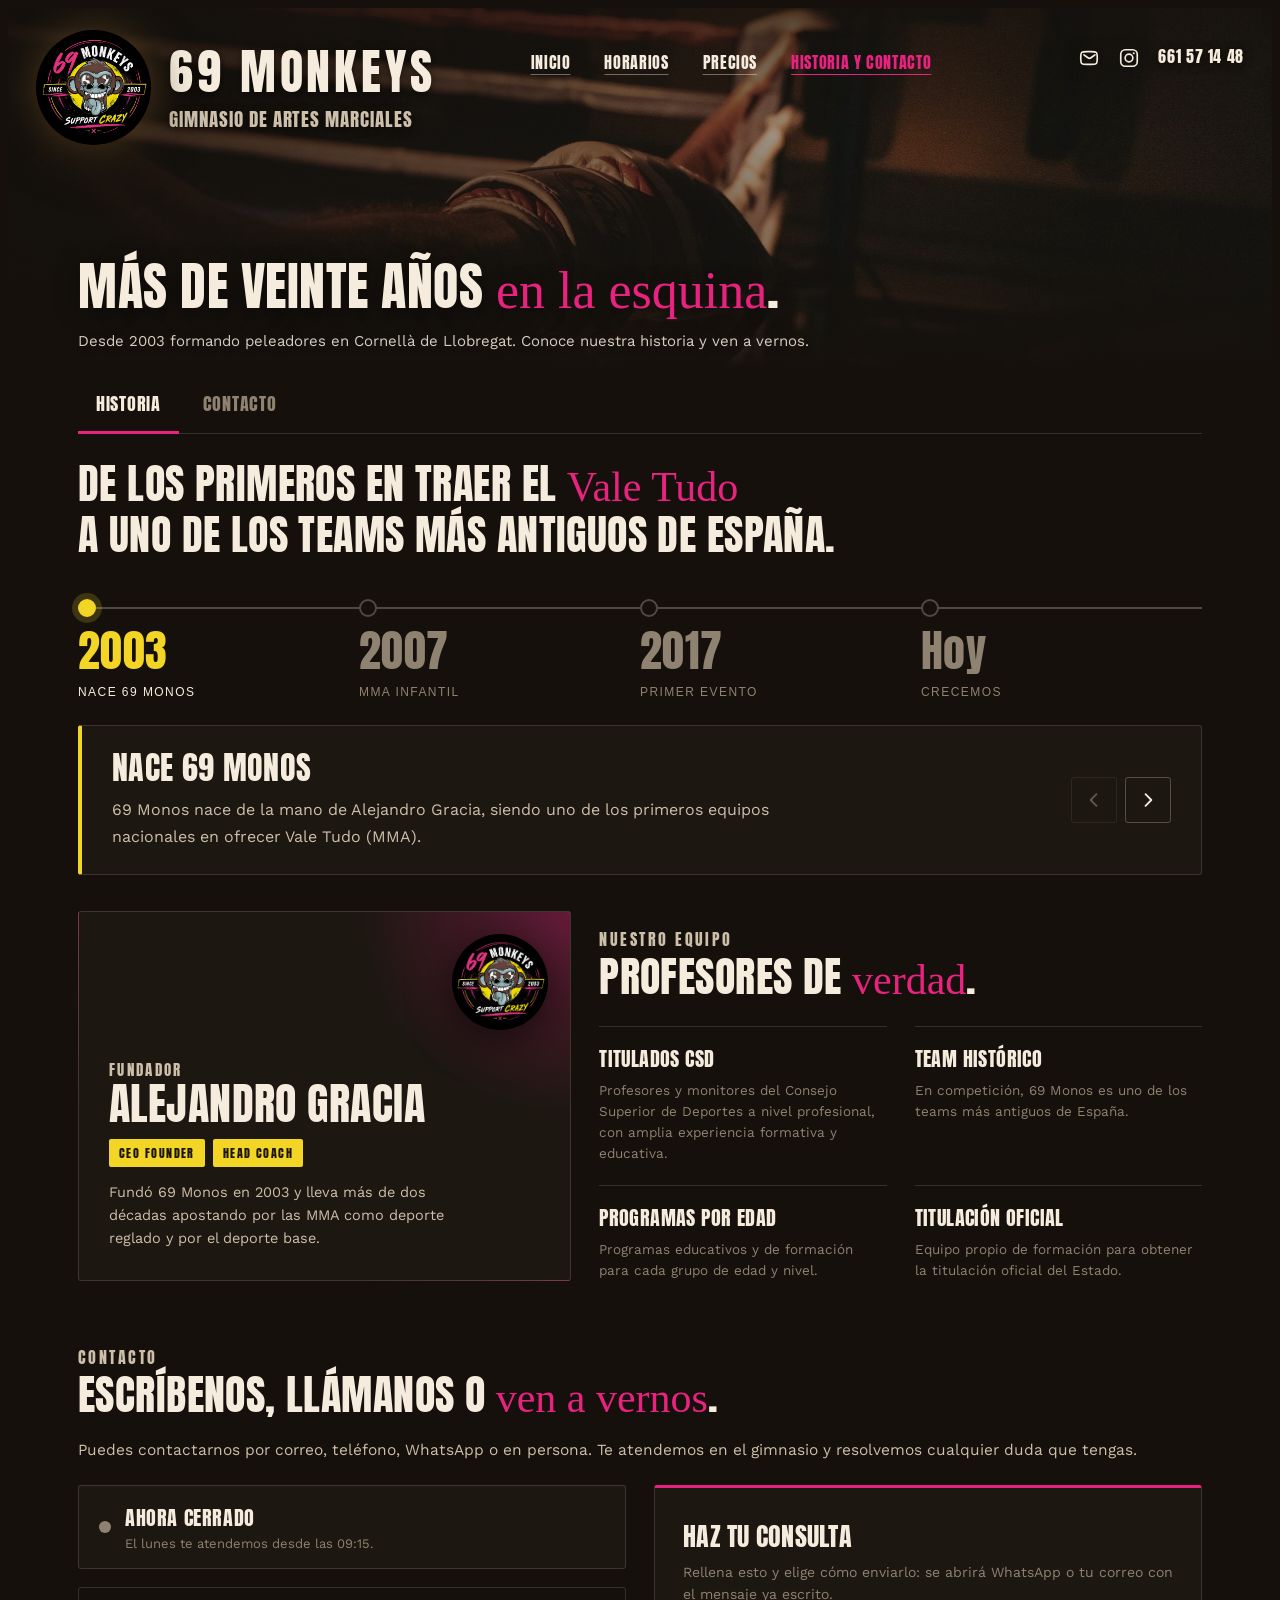
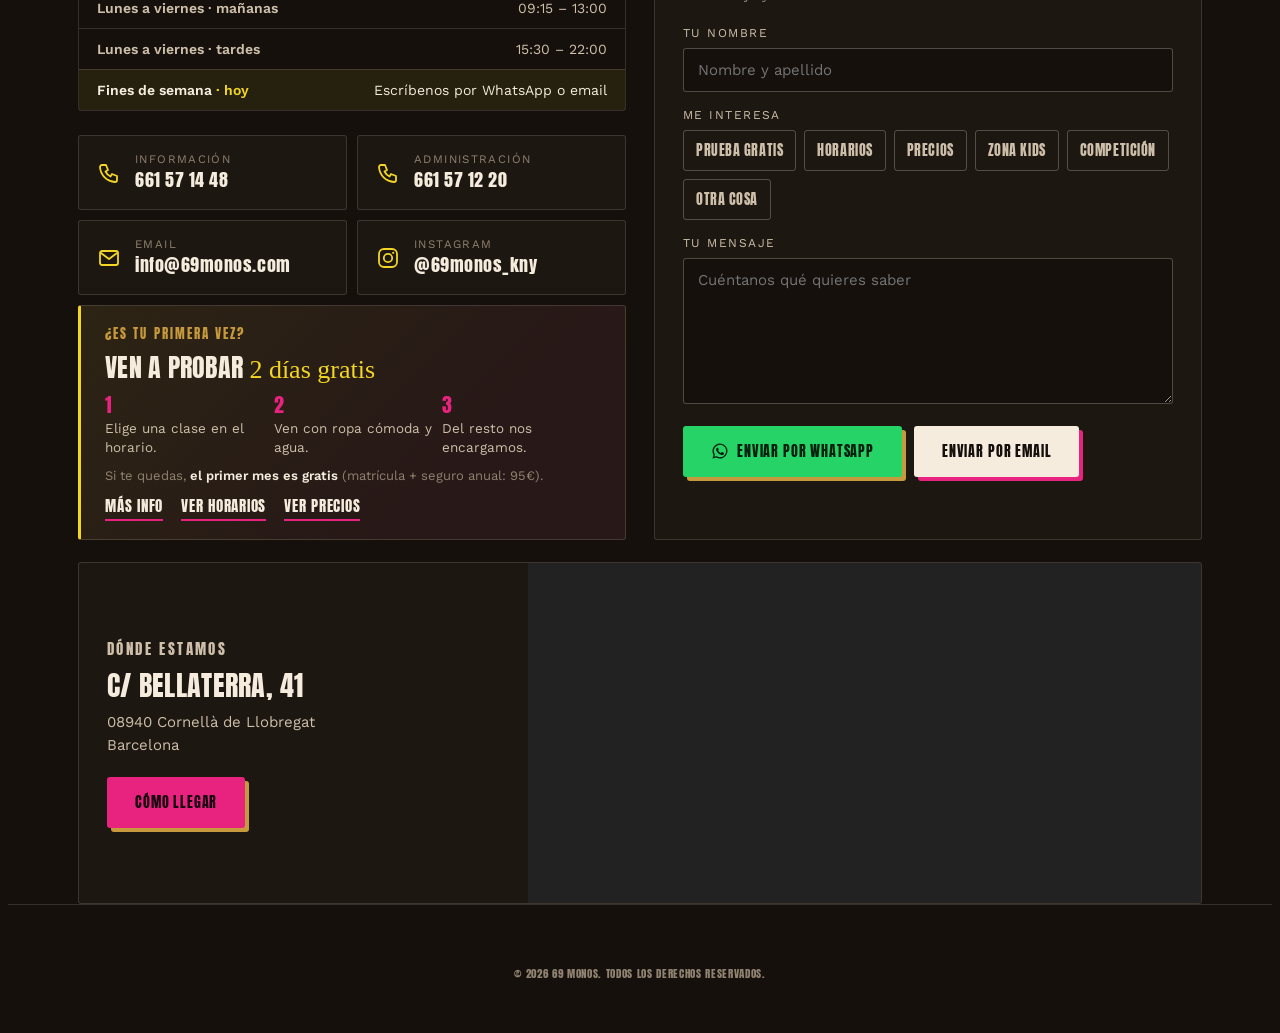
==== historia-contacto.html @ 6e8d46a4 "Inicio: lista de disciplinas de la portada más grande Co-Authored-By: Claude Opus 5.5 <noreply@anthr" ====
<!DOCTYPE html>
<html lang="es">
<head>
<meta charset="UTF-8">
<meta name="viewport" content="width=device-width, initial-scale=1">
<title>Historia y contacto · 69 Monkeys</title>
<meta name="description" content="La historia de 69 Monos desde 2003 y cómo contactar con nosotros en Cornellà de Llobregat.">
<link rel="stylesheet" href="https://fonts.googleapis.com/css2?family=Anton&family=Permanent+Marker&family=Work+Sans:wght@400;500;600;700&display=swap">
<link rel="stylesheet" href="css/estilos.css?v=20261103d">
<style>
  .hero--short .hero-media img{object-position:50% 50%;}
  .wrap{max-width:1180px;margin:0 auto;padding:0 28px;position:relative;z-index:1;}
  .block{padding-top:48px;}
  #historia{padding-top:26px;}
  .block-head.block-head--wide{max-width:none;}
  .block-head--wide h2{font-size:clamp(26px,3vw,38px);text-wrap:wrap;}
  .block-head--wide p{max-width:62ch;}
  @media (min-width:761px){.one-line{white-space:nowrap;}}
  @media (min-width:1100px){.block-head--wide p.one-line{max-width:none;}}
  @media (min-width:900px){.subtitle.sub-line{max-width:none;white-space:nowrap;}}
  @media (max-width:1099px){p.one-line{white-space:normal;}}
  html{scroll-behavior:smooth;}
  #historia,#contacto{scroll-margin-top:20px;}
  .block-head{max-width:62ch;margin-bottom:22px;}
  .block-head h2{font-size:clamp(28px,3.6vw,42px);line-height:1.12;}
  .block-head p{margin:16px 0 0;color:var(--ink);font-size:15.5px;line-height:1.65;}
  .kicker{display:inline-block;font-family:var(--display);font-size:13px;letter-spacing:.16em;text-transform:uppercase;color:var(--brass);margin:0 0 10px;}

  /* ---------- tabs historia / contacto ---------- */
  .jump{display:flex;gap:6px;border-bottom:1px solid var(--line);margin:10px 0 0;flex-wrap:wrap;}
  .jump a{
    font-family:var(--display);font-size:18px;letter-spacing:.04em;text-transform:uppercase;color:var(--ink-dim);
    padding:12px 18px 14px;margin-bottom:-1px;border-bottom:3px solid transparent;transition:color .2s ease,border-color .2s ease;
  }
  .jump a:hover{color:var(--paper);}
  .jump a.on{color:var(--paper);border-bottom-color:var(--magenta);}

  /* ---------- línea de tiempo ---------- */
  .years{display:grid;grid-template-columns:repeat(4,1fr);position:relative;margin-bottom:22px;}
  .years::before{content:"";position:absolute;left:0;right:0;top:27px;height:2px;background:var(--line-strong);}
  .years .progress{position:absolute;left:0;top:27px;height:2px;background:var(--magenta);transition:width .35s cubic-bezier(.2,.7,.3,1);}
  .yr{
    appearance:none;background:none;border:0;cursor:pointer;position:relative;padding:0 0 4px;text-align:left;
    display:flex;flex-direction:column;align-items:flex-start;gap:12px;color:var(--ink-dim);
  }
  .yr .dot{width:18px;height:18px;border-radius:50%;background:var(--bg);border:2px solid var(--line-strong);margin-top:19px;transition:all .2s ease;position:relative;z-index:1;}
  .yr .y{font-family:var(--display);font-size:clamp(28px,3.4vw,44px);line-height:1;letter-spacing:.01em;transition:color .2s ease;}
  .yr .l{font-size:12px;letter-spacing:.12em;text-transform:uppercase;}
  .yr:hover .y{color:var(--paper);}
  .yr.past .dot{border-color:var(--magenta);background:var(--magenta);}
  .yr[aria-selected="true"] .dot{background:var(--yellow);border-color:var(--yellow);box-shadow:0 0 0 6px rgba(242,213,37,.18);}
  .yr[aria-selected="true"] .y{color:var(--yellow);}
  .yr[aria-selected="true"] .l{color:var(--paper);}

  .story{
    display:grid;grid-template-columns:1fr auto;gap:28px;align-items:center;
    background:var(--bg-raised);border:1px solid var(--line);border-left:4px solid var(--yellow);border-radius:3px;
    padding:24px 30px;min-height:150px;
  }
  .story h3{font-size:clamp(24px,2.6vw,32px);line-height:1.12;margin-bottom:12px;}
  .story p{margin:0;color:var(--ink);font-size:16px;line-height:1.65;max-width:68ch;}
  .story .nav{display:flex;gap:8px;}
  .story .nav button{
    appearance:none;width:46px;height:46px;border-radius:3px;border:1px solid var(--line-strong);background:none;color:var(--paper);cursor:pointer;
    display:grid;place-items:center;transition:all .16s ease;
  }
  .story .nav button:hover:not(:disabled){background:var(--paper);color:var(--bg);}
  .story .nav button:disabled{opacity:.3;cursor:default;}
  @keyframes rise{from{opacity:0;transform:translateY(8px);}to{opacity:1;transform:none;}}
  .story.swap .txt{animation:rise .3s ease both;}

  /* ---------- fundador + equipo ---------- */
  .team{display:grid;grid-template-columns:.9fr 1.1fr;gap:28px;margin-top:36px;align-items:stretch;}
  .founder{
    position:relative;overflow:hidden;border-radius:3px;padding:30px;
    background:radial-gradient(70% 90% at 100% 0%, rgba(232,35,127,.35), rgba(232,35,127,0) 60%), var(--bg-raised);
    border:1px solid var(--line);display:flex;flex-direction:column;justify-content:flex-end;min-height:260px;
  }
  .founder .mk-logo{position:absolute;top:22px;right:22px;width:96px;}
  .founder .role{display:flex;gap:8px;flex-wrap:wrap;margin-top:12px;}
  .founder .role span{font-family:var(--display);font-size:12px;letter-spacing:.12em;text-transform:uppercase;background:var(--yellow);color:#1a1405;padding:5px 10px;border-radius:2px;}
  .founder h3{font-size:clamp(30px,3.4vw,44px);line-height:1.02;}
  .founder p{margin:14px 0 0;color:var(--ink);font-size:14.5px;line-height:1.6;max-width:42ch;}
  .team-points{display:grid;grid-template-columns:1fr 1fr;gap:22px 28px;}
  .tp{border-top:1px solid var(--line);padding-top:16px;}
  .tp .k{display:block;font-family:var(--display);font-size:20px;color:var(--paper);letter-spacing:.02em;text-transform:uppercase;margin-bottom:6px;}
  .tp .v{font-size:13.5px;color:var(--ink-dim);line-height:1.55;}

  /* ---------- contacto ---------- */
  .contact{display:grid;grid-template-columns:1fr 1fr;gap:28px;align-items:stretch;}
  .contact-side{display:flex;flex-direction:column;}

  /* primera clase */
  .trial{
    flex:1;margin-top:10px;display:flex;flex-direction:column;justify-content:center;gap:11px;
    padding:18px 24px;border:1px solid var(--line);border-left:3px solid var(--yellow);border-radius:3px;
    background:linear-gradient(135deg,rgba(242,213,37,.07),rgba(232,35,127,.05) 70%),var(--bg-raised);
  }
  .trial .kicker{margin:0;}
  .trial h3{font-size:26px;line-height:1.05;margin:0;}
  .trial h3 em{font-family:var(--script);font-style:normal;color:var(--yellow);text-transform:none;}
  .trial ol{list-style:none;margin:0;padding:0;display:grid;grid-template-columns:repeat(3,1fr);gap:10px;counter-reset:st;}
  .trial li{counter-increment:st;font-size:13.5px;line-height:1.4;color:var(--ink);}
  .trial li::before{content:counter(st);display:block;font-family:var(--display);font-size:20px;color:var(--magenta);line-height:1;margin-bottom:4px;}
  .trial .note{margin:0;font-size:13px;color:var(--ink-dim);}
  .trial .note b{color:var(--paper);font-weight:600;}
  .trial .links{display:flex;gap:18px;flex-wrap:wrap;}
  .trial .links a{font-family:var(--display);font-size:15px;letter-spacing:.05em;text-transform:uppercase;color:var(--paper);border-bottom:2px solid var(--magenta);padding-bottom:2px;}
  .trial .links a:hover{color:var(--yellow);border-color:var(--yellow);}
  .status{
    display:flex;align-items:center;gap:14px;padding:16px 20px;border-radius:3px;margin-bottom:18px;
    background:var(--bg-raised);border:1px solid var(--line);
  }
  .status .led{width:12px;height:12px;border-radius:50%;flex:none;background:var(--ink-dim);}
  .status.open .led{background:#5ad16b;box-shadow:0 0 0 0 rgba(90,209,107,.6);animation:ping 2s infinite;}
  @keyframes ping{0%{box-shadow:0 0 0 0 rgba(90,209,107,.55);}80%,100%{box-shadow:0 0 0 10px rgba(90,209,107,0);}}
  .status strong{font-family:var(--display);font-weight:400;font-size:20px;letter-spacing:.03em;text-transform:uppercase;color:var(--paper);display:block;}
  .status span{font-size:13px;color:var(--ink-dim);}

  .hours{list-style:none;margin:0 0 24px;padding:0;border:1px solid var(--line);border-radius:3px;}
  .hours li{display:flex;justify-content:space-between;gap:12px;padding:12px 18px;border-top:1px solid var(--line);font-size:14px;color:var(--ink);}
  .hours li:first-child{border-top:0;}
  .hours li.today{background:rgba(242,213,37,.08);color:var(--paper);}
  .hours li.today b::after{content:" · hoy";color:var(--yellow);font-weight:600;}
  .hours b{font-weight:600;}

  .channels{display:grid;grid-template-columns:1fr 1fr;gap:10px;}
  .ch{
    display:flex;gap:14px;align-items:center;padding:16px 18px;border:1px solid var(--line);border-radius:3px;background:var(--bg-raised);
    transition:transform .16s ease, box-shadow .16s ease, border-color .16s ease;
  }
  .ch:hover{transform:translate(-2px,-2px);box-shadow:4px 4px 0 var(--magenta);border-color:var(--magenta);}
  .ch svg{flex:none;color:var(--yellow);}
  .ch .t{display:block;font-size:11.5px;letter-spacing:.12em;text-transform:uppercase;color:var(--ink-dim);}
  .ch .v{display:block;font-family:var(--display);font-size:18px;letter-spacing:.03em;color:var(--paper);word-break:break-word;}
  .ch--wide{grid-column:1 / -1;}

  /* formulario */
  .form{display:flex;flex-direction:column;background:var(--bg-raised);border:1px solid var(--line);border-top:3px solid var(--magenta);border-radius:3px;padding:28px;}
  .form h3{font-size:26px;margin-bottom:6px;}
  .form > p{margin:0 0 20px;color:var(--ink-dim);font-size:14px;line-height:1.55;}
  .field{margin-bottom:16px;}
  .field label,.field .lbl{display:block;font-size:12px;letter-spacing:.12em;text-transform:uppercase;color:var(--ink);margin-bottom:8px;}
  .field input,.field textarea{
    width:100%;background:var(--bg);border:1px solid var(--line-strong);border-radius:3px;color:var(--paper);
    font:inherit;font-size:15px;padding:12px 14px;transition:border-color .16s ease;
  }
  .field textarea{min-height:110px;resize:vertical;}
  .field--grow{flex:1;display:flex;flex-direction:column;}
  .field--grow textarea{flex:1;}
  .field input:focus,.field textarea:focus{outline:none;border-color:var(--magenta);}
  .chips{display:flex;flex-wrap:wrap;gap:8px;}
  .chip{
    appearance:none;cursor:pointer;background:none;border:1px solid var(--line-strong);border-radius:3px;color:var(--ink);
    font-family:var(--display);font-size:14px;letter-spacing:.04em;text-transform:uppercase;padding:9px 12px;transition:all .16s ease;
  }
  .chip:hover{color:var(--paper);border-color:var(--paper);}
  .chip[aria-pressed="true"]{background:var(--yellow);border-color:var(--yellow);color:#1a1405;}
  .send{display:flex;gap:12px;flex-wrap:wrap;margin-top:6px;}
  button.stamp-btn{border:0;cursor:pointer;}
  .btn-wa{background:#25d366;color:#06200f;box-shadow:4px 4px 0 var(--brass);}
  .btn-wa:hover{box-shadow:6px 6px 0 var(--brass);}
  .btn-mail{background:var(--paper);color:var(--bg);box-shadow:4px 4px 0 var(--magenta);}
  .btn-mail:hover{box-shadow:6px 6px 0 var(--magenta);}
  .form-err{color:#ff8fbf;font-size:13px;margin:10px 0 0;min-height:1em;}

  /* ubicación */
  .place{display:grid;grid-template-columns:.8fr 1.2fr;gap:0;margin-top:22px;border:1px solid var(--line);border-radius:3px;overflow:hidden;background:var(--bg-raised);}
  .place-info{padding:28px;display:flex;flex-direction:column;gap:10px;justify-content:center;}
  .place-info .kicker{margin:0;}
  .place-info h3{font-size:28px;line-height:1.1;}
  .place-info p{margin:0 0 10px;color:var(--ink);font-size:15px;line-height:1.55;}
  .place-info .stamp-btn{align-self:flex-start;}
  .map{min-height:340px;background:#222;}
  .map iframe{width:100%;height:100%;min-height:340px;border:0;display:block;filter:grayscale(.35) contrast(1.05);}

  footer.footer--slim{padding-top:60px;}
  footer.footer--slim .copyright{margin-top:0;padding-top:0;border-top:0;}

  @media (max-width:980px){
    .team{grid-template-columns:1fr;}
    .contact{grid-template-columns:1fr;}
    .place{grid-template-columns:1fr;}
  }
  @media (max-width:760px){
    .wrap{padding:0 18px;}
    .block{padding-top:40px;}
    .br-desk{display:none;}
    #historia{padding-top:22px;}
    .jump a{font-size:16px;padding:10px 12px 12px;}
    .years{grid-template-columns:repeat(4,1fr);}
    .yr .l{display:none;}
    .yr .y{font-size:24px;}
    .years::before,.years .progress{top:27px;}
    .story{grid-template-columns:1fr;padding:22px 20px;}
    .story .nav{justify-content:flex-end;}
    .team-points{grid-template-columns:1fr;}
    .founder{padding:24px 20px;}
    .founder .mk-logo{width:70px;}
    .channels{grid-template-columns:1fr;}
    .trial ol{grid-template-columns:1fr;gap:8px;}
    .trial li{display:flex;gap:10px;align-items:baseline;}
    .trial li::before{display:inline;margin:0;}
    .form{padding:22px 18px;}
    .place-info{padding:22px 20px;}
  }
</style>
</head>
<body>

<section class="hero hero--short" id="heroMedia">
  <nav>
    <div class="brand">
      <a class="mk-logo" data-mk href="./" aria-label="69 Monkeys, ir al inicio">
        <div class="mk-glow"></div>
        <div class="mk-badge-wrap">
          <div class="mk-badge">
            <img class="mk-badge-img" src="img/logo.jpg" alt="">
            <img class="mk-pupil mk-pupil-left" src="img/pupila-izq.png" alt="">
            <img class="mk-pupil mk-pupil-right" src="img/pupila-der.png" alt="">
            <img class="mk-tongue" src="img/lengua.png" alt="">
          </div>
        </div>
      </a>
      <div class="brand-text mono">
        <div class="brand-name">69 MONKEYS</div>
        <span class="brand-tag">Gimnasio de artes marciales</span>
      </div>
    </div>

    <button class="nav-toggle" id="navToggle" type="button" aria-label="Abrir menú" aria-expanded="false" aria-controls="navPanel">
      <svg class="icon-menu" viewBox="0 0 24 24" width="26" height="26" fill="none" stroke="currentColor" stroke-width="1.8" stroke-linecap="round"><path d="M4 7h16M4 12h16M4 17h16"/></svg>
      <svg class="icon-close" viewBox="0 0 24 24" width="26" height="26" fill="none" stroke="currentColor" stroke-width="1.8" stroke-linecap="round"><path d="M6 6l12 12M18 6 6 18"/></svg>
    </button>

    <div class="nav-panel" id="navPanel">
    <div class="nav-menu">
      <a class="text-link" href="./">Inicio</a>
      <a class="text-link" href="horarios.html">Horarios</a>
      <a class="text-link" href="precios.html">Precios</a>
      <a class="text-link" href="historia-contacto.html" aria-current="page">Historia y contacto</a>
    </div>

    <div class="nav-links">
      <a class="icon-link" href="mailto:info@69monos.com" aria-label="Escríbenos por email">
        <svg viewBox="0 0 24 24" width="22" height="22" fill="none" stroke="currentColor" stroke-width="1.8" stroke-linecap="round" stroke-linejoin="round"><path d="M3 12c0-3.3 0-4.95 1.03-5.97C5.05 5 6.7 5 10 5h4c3.3 0 4.95 0 5.97 1.03C21 7.05 21 8.7 21 12s0 4.95-1.03 5.97C18.95 19 17.3 19 14 19h-4c-3.3 0-4.95 0-5.97-1.03C3 16.95 3 15.3 3 12Z"/><path d="m6.5 8.5 3.58 2.687c1.155.866 1.732 1.3 2.42 1.3s1.265-.434 2.42-1.3L18.5 8.5"/></svg>
      </a>
      <a class="icon-link" href="https://www.instagram.com/69monos_kny/?hl=es" target="_blank" rel="noopener" aria-label="Síguenos en Instagram">
        <svg viewBox="0 0 24 24" width="22" height="22" fill="none" stroke="currentColor" stroke-width="1.8"><rect x="3" y="3" width="18" height="18" rx="5"/><circle cx="12" cy="12" r="4.2"/><circle cx="17.2" cy="6.8" r="1.1" fill="currentColor" stroke="none"/></svg>
      </a>
      <a class="nav-link nav-phone mono" href="tel:+34661571448">661 57 14 48</a>
    </div>
    </div>
  </nav>
  <div class="nav-scrim" id="navScrim"></div>

  <div class="hero-media">
    <img src="img/historia-fondo.jpg" alt="" fetchpriority="high">
  </div>
  <div class="hero-scrim"></div>

  <div class="hero-content">
    <h1>Más de veinte años <em>en la esquina</em>.</h1>
    <p class="subtitle sub-line">Desde 2003 formando peleadores en Cornellà de Llobregat. Conoce nuestra historia y ven a vernos.</p>
  </div>
</section>

<div class="wrap">
  <div class="jump" role="navigation" aria-label="Secciones">
    <a href="#historia" class="on" data-sec="historia">Historia</a>
    <a href="#contacto" data-sec="contacto">Contacto</a>
  </div>
</div>

<!-- ===================== HISTORIA ===================== -->
<section class="block wrap" id="historia">
  <div class="block-head block-head--wide">
    <h2>De los primeros en traer el <em>Vale Tudo</em><br class="br-desk"> a uno de los teams más antiguos de España.</h2>
  </div>

  <div class="years" role="tablist" aria-label="Línea de tiempo" id="years"><span class="progress" id="progress"></span></div>
  <div class="story" id="story" role="tabpanel" aria-live="polite">
    <div class="txt" id="storyTxt"></div>
    <div class="nav">
      <button type="button" id="prevBtn" aria-label="Anterior"><svg viewBox="0 0 24 24" width="20" height="20" fill="none" stroke="currentColor" stroke-width="2.2" stroke-linecap="round" stroke-linejoin="round"><path d="M15 5l-7 7 7 7"/></svg></button>
      <button type="button" id="nextBtn" aria-label="Siguiente"><svg viewBox="0 0 24 24" width="20" height="20" fill="none" stroke="currentColor" stroke-width="2.2" stroke-linecap="round" stroke-linejoin="round"><path d="M9 5l7 7-7 7"/></svg></button>
    </div>
  </div>

  <div class="team">
    <div class="founder">
      <div class="mk-logo" data-mk aria-hidden="true">
        <div class="mk-glow"></div>
        <div class="mk-badge-wrap">
          <div class="mk-badge">
            <img class="mk-badge-img" src="img/logo.jpg" alt="">
            <img class="mk-pupil mk-pupil-left" src="img/pupila-izq.png" alt="">
            <img class="mk-pupil mk-pupil-right" src="img/pupila-der.png" alt="">
            <img class="mk-tongue" src="img/lengua.png" alt="">
          </div>
        </div>
      </div>
      <p class="kicker">Fundador</p>
      <h3>Alejandro Gracia</h3>
      <div class="role"><span>CEO Founder</span><span>Head Coach</span></div>
      <p>Fundó 69 Monos en 2003 y lleva más de dos décadas apostando por las MMA como deporte reglado y por el deporte base.</p>
    </div>

    <div>
      <div class="block-head" style="margin-bottom:22px">
        <p class="kicker">Nuestro equipo</p>
        <h2>Profesores de <em>verdad</em>.</h2>
      </div>
      <div class="team-points">
        <div class="tp"><span class="k">Titulados CSD</span><span class="v">Profesores y monitores del Consejo Superior de Deportes a nivel profesional, con amplia experiencia formativa y educativa.</span></div>
        <div class="tp"><span class="k">Team histórico</span><span class="v">En competición, 69 Monos es uno de los teams más antiguos de España.</span></div>
        <div class="tp"><span class="k">Programas por edad</span><span class="v">Programas educativos y de formación para cada grupo de edad y nivel.</span></div>
        <div class="tp"><span class="k">Titulación oficial</span><span class="v">Equipo propio de formación para obtener la titulación oficial del Estado.</span></div>
      </div>
    </div>
  </div>
</section>

<!-- ===================== CONTACTO ===================== -->
<section class="block wrap" id="contacto">
  <div class="block-head block-head--wide">
    <p class="kicker">Contacto</p>
    <h2 class="one-line">Escríbenos, llámanos o <em>ven a vernos</em>.</h2>
    <p class="one-line">Puedes contactarnos por correo, teléfono, WhatsApp o en persona. Te atendemos en el gimnasio y resolvemos cualquier duda que tengas.</p>
  </div>

  <div class="contact">
    <div class="contact-side">
      <div class="status" id="status">
        <span class="led"></span>
        <div><strong id="statusTitle">Horario de atención</strong><span id="statusSub">Lunes a viernes</span></div>
      </div>
      <ul class="hours" id="hours"></ul>

      <div class="channels">
        <a class="ch" href="tel:+34661571448">
          <svg viewBox="0 0 24 24" width="24" height="24" fill="none" stroke="currentColor" stroke-width="1.8" stroke-linecap="round" stroke-linejoin="round"><path d="M5 4h4l2 5-2.5 1.5a11 11 0 0 0 5 5L15 13l5 2v4a2 2 0 0 1-2 2A16 16 0 0 1 3 6a2 2 0 0 1 2-2"/></svg>
          <span><span class="t">Información</span><span class="v">661 57 14 48</span></span>
        </a>
        <a class="ch" href="tel:+34661571220">
          <svg viewBox="0 0 24 24" width="24" height="24" fill="none" stroke="currentColor" stroke-width="1.8" stroke-linecap="round" stroke-linejoin="round"><path d="M5 4h4l2 5-2.5 1.5a11 11 0 0 0 5 5L15 13l5 2v4a2 2 0 0 1-2 2A16 16 0 0 1 3 6a2 2 0 0 1 2-2"/></svg>
          <span><span class="t">Administración</span><span class="v">661 57 12 20</span></span>
        </a>
        <a class="ch" href="mailto:info@69monos.com">
          <svg viewBox="0 0 24 24" width="24" height="24" fill="none" stroke="currentColor" stroke-width="1.8" stroke-linecap="round" stroke-linejoin="round"><rect x="3" y="5" width="18" height="14" rx="2"/><path d="m4 7 8 6 8-6"/></svg>
          <span><span class="t">Email</span><span class="v">info@69monos.com</span></span>
        </a>
        <a class="ch" href="https://www.instagram.com/69monos_kny/?hl=es" target="_blank" rel="noopener">
          <svg viewBox="0 0 24 24" width="24" height="24" fill="none" stroke="currentColor" stroke-width="1.8"><rect x="3" y="3" width="18" height="18" rx="5"/><circle cx="12" cy="12" r="4.2"/><circle cx="17.2" cy="6.8" r="1.1" fill="currentColor" stroke="none"/></svg>
          <span><span class="t">Instagram</span><span class="v">@69monos_kny</span></span>
        </a>
      </div>

      <div class="trial">
        <p class="kicker">¿Es tu primera vez?</p>
        <h3>Ven a probar <em>2 días gratis</em></h3>
        <ol>
          <li>Elige una clase en el horario.</li>
          <li>Ven con ropa cómoda y agua.</li>
          <li>Del resto nos encargamos.</li>
        </ol>
        <p class="note">Si te quedas, <b>el primer mes es gratis</b> (matrícula + seguro anual: 95€).</p>
        <div class="links"><a href="prueba-gratis.html">Más info</a><a href="horarios.html">Ver horarios</a><a href="precios.html">Ver precios</a></div>
      </div>
    </div>

    <form class="form" id="form" novalidate>
      <h3>Haz tu consulta</h3>
      <p>Rellena esto y elige cómo enviarlo: se abrirá WhatsApp o tu correo con el mensaje ya escrito.</p>
      <div class="field">
        <label for="fName">Tu nombre</label>
        <input id="fName" name="nombre" autocomplete="name" placeholder="Nombre y apellido">
      </div>
      <div class="field">
        <span class="lbl" id="fTopicLbl">Me interesa</span>
        <div class="chips" id="topics" role="group" aria-labelledby="fTopicLbl"></div>
      </div>
      <div class="field field--grow">
        <label for="fMsg">Tu mensaje</label>
        <textarea id="fMsg" name="mensaje" placeholder="Cuéntanos qué quieres saber"></textarea>
      </div>
      <div class="send">
        <button class="stamp-btn btn-wa" type="button" id="sendWa">
          <svg viewBox="0 0 24 24" width="18" height="18" fill="currentColor"><path d="M12 2a10 10 0 0 0-8.6 15.1L2 22l5-1.3A10 10 0 1 0 12 2Zm0 18.2a8.2 8.2 0 0 1-4.2-1.2l-.3-.2-3 .8.8-2.9-.2-.3A8.2 8.2 0 1 1 12 20.2Zm4.5-6.1c-.2-.1-1.5-.7-1.7-.8s-.4-.1-.6.1-.6.8-.8 1-.3.2-.5.1a6.7 6.7 0 0 1-3.3-2.9c-.2-.4.2-.4.7-1.3a.5.5 0 0 0 0-.4l-.8-1.8c-.2-.5-.4-.4-.6-.4h-.5a1 1 0 0 0-.7.3 2.9 2.9 0 0 0-.9 2.2 5.1 5.1 0 0 0 1.1 2.7 11.6 11.6 0 0 0 4.4 3.9c1.6.7 2.3.8 3.1.6a2.7 2.7 0 0 0 1.8-1.2 2.2 2.2 0 0 0 .1-1.3c0-.1-.2-.2-.5-.3Z"/></svg>
          Enviar por WhatsApp
        </button>
        <button class="stamp-btn btn-mail" type="button" id="sendMail">Enviar por email</button>
      </div>
      <p class="form-err" id="formErr" aria-live="polite"></p>
    </form>
  </div>

  <div class="place">
    <div class="place-info">
      <p class="kicker">Dónde estamos</p>
      <h3>C/ Bellaterra, 41</h3>
      <p>08940 Cornellà de Llobregat<br>Barcelona</p>
      <a class="stamp-btn" href="https://www.google.com/maps/dir/?api=1&destination=41.3572438,2.0744555" target="_blank" rel="noopener">Cómo llegar</a>
    </div>
    <div class="map">
      <iframe title="Mapa: 69 Monos, C/ Bellaterra 41, Cornellà de Llobregat" loading="lazy" referrerpolicy="no-referrer-when-downgrade"
        src="https://www.google.com/maps?q=41.3572438,2.0744555&z=16&output=embed"></iframe>
    </div>
  </div>
</section>

<footer class="footer--slim">
  <p class="copyright mono">© 2026 69 Monos. Todos los derechos reservados.</p>
</footer>

<script src="js/comun.js?v=20261103b"></script>
<script>
(function(){
  /* ================= HISTORIA ================= */
  const STORY = [
    {y:'2003', l:'Nace 69 Monos', h:'Nace 69 Monos',
     p:'69 Monos nace de la mano de Alejandro Gracia, siendo uno de los primeros equipos nacionales en ofrecer Vale Tudo (MMA).'},
    {y:'2007', l:'MMA infantil', h:'Pioneros en MMA infantil',
     p:'Apuesta por el deporte base: la escuela pionera del Estado español en ofrecer por primera vez MMA infantil desde los 4 años en exclusivo. La escuela piloto, en Cornellà de Llobregat, desarrolla un programa propio de formación únicamente de MMA.'},
    {y:'2017', l:'Primer evento', h:'El primer evento de MMA infantil',
     p:'Organizamos de forma experimental el primer evento de MMA infantil, con todas las categorías desde los 4 años de edad, en Sitges (Barcelona).'},
    {y:'Hoy', l:'Crecemos', h:'Un espacio para competidores',
     p:'Tras dos décadas de experiencia, llevamos 69 Monos a un plano de crecimiento: un espacio reservado para la preparación de competidores, apartado del resto de usuarios y con una atención profesional única.'}
  ];
  const yearsEl = document.getElementById('years');
  const progress = document.getElementById('progress');
  const story = document.getElementById('story');
  const txt = document.getElementById('storyTxt');
  const prev = document.getElementById('prevBtn'), next = document.getElementById('nextBtn');
  let cur = 0;
  yearsEl.insertAdjacentHTML('beforeend', STORY.map((s,i)=>
    '<button type="button" class="yr" role="tab" id="yr-'+i+'" data-i="'+i+'" aria-controls="story"><span class="dot"></span><span class="y">'+s.y+'</span><span class="l">'+s.l+'</span></button>').join(''));
  function show(i, animate){
    cur = Math.max(0, Math.min(STORY.length-1, i));
    yearsEl.querySelectorAll('.yr').forEach((b,j)=>{
      b.setAttribute('aria-selected', String(j===cur));
      b.tabIndex = j===cur ? 0 : -1;
      b.classList.toggle('past', j < cur);
    });
    const btn = yearsEl.querySelector('#yr-'+cur);
    progress.style.width = (btn.offsetLeft + 9) + 'px';
    story.setAttribute('aria-labelledby','yr-'+cur);
    txt.innerHTML = '<h3>'+STORY[cur].h+'</h3><p>'+STORY[cur].p+'</p>';
    prev.disabled = cur === 0; next.disabled = cur === STORY.length-1;
    if (animate){ story.classList.remove('swap'); void story.offsetWidth; story.classList.add('swap'); }
  }
  yearsEl.addEventListener('click',(e)=>{ const b = e.target.closest('.yr'); if (b) show(+b.dataset.i, true); });
  yearsEl.addEventListener('keydown',(e)=>{
    if (e.key === 'ArrowRight'){ show(cur+1, true); yearsEl.querySelector('#yr-'+cur).focus(); }
    if (e.key === 'ArrowLeft'){ show(cur-1, true); yearsEl.querySelector('#yr-'+cur).focus(); }
  });
  prev.addEventListener('click',()=> show(cur-1, true));
  next.addEventListener('click',()=> show(cur+1, true));
  window.addEventListener('resize',()=> show(cur, false));
  show(0, false);

  /* ================= HORARIO DE ATENCIÓN ================= */
  // Lunes a viernes: 9:15–13:00 y 15:30–22:00 (hora de Madrid)
  const SLOTS = [[9*60+15, 13*60],[15*60+30, 22*60]];
  const DAYN = ['Domingo','Lunes','Martes','Miércoles','Jueves','Viernes','Sábado'];
  function madridNow(){
    const parts = new Intl.DateTimeFormat('es-ES',{timeZone:'Europe/Madrid',weekday:'short',hour:'2-digit',minute:'2-digit',hour12:false}).formatToParts(new Date());
    const get = (t)=> (parts.find((p)=>p.type===t)||{}).value;
    const wd = ['dom','lun','mar','mié','jue','vie','sáb'].findIndex((d)=> (get('weekday')||'').toLowerCase().startsWith(d));
    return {day: wd < 0 ? new Date().getDay() : wd, min: (+get('hour'))%24*60 + (+get('minute'))};
  }
  const fmt = (m)=> String(Math.floor(m/60)).padStart(2,'0')+':'+String(m%60).padStart(2,'0');
  function renderStatus(){
    const now = madridNow();
    const weekday = now.day >= 1 && now.day <= 5;
    const el = document.getElementById('status'), t = document.getElementById('statusTitle'), s = document.getElementById('statusSub');
    let open = false, msg = '';
    if (weekday){
      const slot = SLOTS.find(([a,b])=> now.min >= a && now.min < b);
      if (slot){ open = true; msg = 'Te atendemos hasta las '+fmt(slot[1])+'.'; }
      else {
        const nextSlot = SLOTS.find(([a])=> now.min < a);
        if (nextSlot) msg = 'Hoy volvemos a atender a las '+fmt(nextSlot[0])+'.';
        else msg = now.day === 5 ? 'Volvemos el lunes a las 09:15.' : 'Mañana te atendemos desde las 09:15.';
      }
    } else msg = 'El lunes te atendemos desde las 09:15.';
    el.classList.toggle('open', open);
    t.textContent = open ? 'Abierto ahora' : 'Ahora cerrado';
    s.textContent = msg;
    const rows = [
      ['Lunes a viernes · mañanas','09:15 – 13:00', weekday],
      ['Lunes a viernes · tardes','15:30 – 22:00', weekday],
      ['Fines de semana','Escríbenos por WhatsApp o email', !weekday]
    ];
    document.getElementById('hours').innerHTML = rows.map((r)=> '<li'+(r[2]?' class="today"':'')+'><b>'+r[0]+'</b><span>'+r[1]+'</span></li>').join('');
  }
  renderStatus(); setInterval(renderStatus, 60000);

  /* ================= FORMULARIO ================= */
  const TOPICS = ['Prueba gratis','Horarios','Precios','Zona KIDS','Competición','Otra cosa'];
  const topicsEl = document.getElementById('topics');
  const chosen = new Set();
  topicsEl.innerHTML = TOPICS.map((t)=> '<button type="button" class="chip" aria-pressed="false" data-t="'+t+'">'+t+'</button>').join('');
  topicsEl.addEventListener('click',(e)=>{
    const b = e.target.closest('.chip'); if (!b) return;
    const t = b.dataset.t; chosen.has(t) ? chosen.delete(t) : chosen.add(t);
    b.setAttribute('aria-pressed', String(chosen.has(t)));
  });
  const nameEl = document.getElementById('fName'), msgEl = document.getElementById('fMsg'), err = document.getElementById('formErr');
  function compose(){
    const name = nameEl.value.trim(), msg = msgEl.value.trim();
    if (!name && !msg && !chosen.size){ err.textContent = 'Escribe tu nombre o tu consulta antes de enviar.'; return null; }
    err.textContent = '';
    let out = 'Hola 69 Monos';
    out += name ? ', soy '+name+'.' : '.';
    if (chosen.size) out += '\nMe interesa: '+[...chosen].join(', ')+'.';
    if (msg) out += '\n\n'+msg;
    return out;
  }
  document.getElementById('sendWa').addEventListener('click',()=>{
    const m = compose(); if (!m) return;
    window.open('https://wa.me/34661571448?text='+encodeURIComponent(m), '_blank', 'noopener');
  });
  document.getElementById('sendMail').addEventListener('click',()=>{
    const m = compose(); if (!m) return;
    const subject = 'Consulta web' + (chosen.size ? ': '+[...chosen].join(', ') : '');
    location.href = 'mailto:info@69monos.com?subject='+encodeURIComponent(subject)+'&body='+encodeURIComponent(m);
  });

  /* ================= pestañas Historia / Contacto ================= */
  const jumps = document.querySelectorAll('.jump a');
  const secs = ['historia','contacto'].map((id)=> document.getElementById(id));
  function markJump(){
    const y = window.scrollY + window.innerHeight*0.35;
    let on = 'historia';
    secs.forEach((s)=>{ if (s.offsetTop <= y) on = s.id; });
    jumps.forEach((a)=> a.classList.toggle('on', a.dataset.sec === on));
  }
  window.addEventListener('scroll', markJump, {passive:true});
  if (location.hash === '#contacto') jumps.forEach((a)=> a.classList.toggle('on', a.dataset.sec === 'contacto'));
})();
</script>
</body>
</html>
---- css/estilos.css ----
:root{
  --bg:#15100c;
  --bg-raised:#1d1712;
  --paper:#f5ecdd;
  --ink:#cdbfa9;
  --ink-dim:#8f8270;
  --magenta:#e8237f;
  --yellow:#f2d525;
  --brass:#c79a3d;
  --line:rgba(245,236,221,.14);
  --line-strong:rgba(245,236,221,.26);
  --display:'Anton',Impact,'Arial Narrow Bold',sans-serif;
  --script:'Permanent Marker','Segoe Print','Bradley Hand',cursive;
}
*{box-sizing:border-box;}
html{-webkit-text-size-adjust:100%;}
body{
  background:var(--bg);
  color:var(--ink);
  font-family:'Work Sans',system-ui,-apple-system,'Segoe UI',sans-serif;
  overflow-x:hidden;
}
h1,h2,h3{
  font-family:var(--display);
  font-weight:400;
  text-transform:uppercase;
  letter-spacing:.01em;
  color:var(--paper);
  margin:0;
  text-wrap:balance;
}
em{font-family:var(--script);font-style:normal;font-weight:400;color:var(--magenta);text-transform:none;letter-spacing:0;}
.mono{font-family:var(--display);font-weight:400;}
a{color:inherit;text-decoration:none;}
img{max-width:100%;}
:focus-visible{outline:2px solid var(--magenta);outline-offset:3px;}

@media (prefers-reduced-motion: reduce){
  *{animation-duration:.001ms !important;animation-iteration-count:1 !important;transition-duration:.001ms !important;}
}

/* ---------- monkey logo widget (reused in nav + footer) ---------- */
.mk-logo{position:relative;width:clamp(120px,15vw,220px);aspect-ratio:1/1;flex:none;filter:drop-shadow(0 8px 22px rgba(0,0,0,.6));}
.mk-logo--lg{width:clamp(130px,16vw,230px);}
.mk-glow{
  position:absolute;inset:-16%;border-radius:50%;
  background:radial-gradient(circle, rgba(232,35,127,0.5) 0%, rgba(199,154,61,0.24) 45%, rgba(0,0,0,0) 72%);
  filter:blur(14px);
  animation:mkGlowPulse 4.5s ease-in-out infinite;
  pointer-events:none;
}
@keyframes mkGlowPulse{0%,100%{opacity:.55;transform:scale(.96);}50%{opacity:.9;transform:scale(1.04);}}
.mk-badge-wrap{width:100%;height:100%;animation:mkIntro .6s cubic-bezier(.2,.7,.3,1.2) both;}
@keyframes mkIntro{0%{opacity:0;transform:scale(.9);}100%{opacity:1;transform:scale(1);}}
.mk-badge{position:relative;width:100%;height:100%;animation:mkFloat 5s ease-in-out infinite;transform-origin:50% 60%;will-change:transform;}
@keyframes mkFloat{0%,100%{transform:translateY(0) rotate(0deg);}25%{transform:translateY(-3px) rotate(-.5deg);}50%{transform:translateY(-5px) rotate(0deg);}75%{transform:translateY(-3px) rotate(.5deg);}}
.mk-badge-img{width:100%;height:100%;display:block;border-radius:50%;-webkit-user-drag:none;user-select:none;pointer-events:none;}
.mk-pupil{position:absolute;width:8.453%;height:10.207%;left:38.915%;top:38.038%;pointer-events:none;-webkit-user-drag:none;user-select:none;transform:translate(0px,0px);transition:transform .09s ease-out;}
.mk-pupil.blink{transform:translate(0px,0px) scaleY(.15);}
.mk-pupil-right{width:7.496%;height:9.171%;left:57.018%;top:38.517%;}
.mk-tongue{position:absolute;width:14.195%;height:15.949%;left:42.743%;top:59.091%;transform-origin:50% 0%;pointer-events:none;-webkit-user-drag:none;user-select:none;animation:mkTongueIdle 2.6s ease-in-out infinite;}
@keyframes mkTongueIdle{0%,100%{transform:translateY(0) scaleY(1) rotate(-2deg);}50%{transform:translateY(1.5%) scaleY(1.035) rotate(2deg);}}

/* ---------- nav (floats over the hero image) ---------- */
nav{
  position:absolute;top:0;left:0;right:0;z-index:20;
  display:grid;grid-template-columns:1fr auto .62fr;align-items:flex-start;gap:16px;
  padding:22px 28px;
}
.brand{display:flex;align-items:center;gap:18px;}
.brand-text{line-height:1.2;}
.brand-name{font-size:clamp(28px,4vw,48px);letter-spacing:.08em;color:var(--paper);text-shadow:0 2px 12px rgba(0,0,0,.65);}
.brand-tag{display:block;font-size:clamp(14px,1.6vw,19px);letter-spacing:.05em;color:var(--ink);text-transform:uppercase;margin-top:6px;text-shadow:0 2px 10px rgba(0,0,0,.6);}
.nav-menu{display:flex;align-items:center;gap:34px;padding-top:20px;justify-self:center;flex-wrap:wrap;justify-content:center;}
.nav-menu .text-link{font-size:16px;}
.nav-links{display:flex;align-items:center;gap:18px;padding-top:14px;justify-self:end;}
.nav-link{
  font-size:11px;letter-spacing:.12em;text-transform:uppercase;color:var(--paper);
  padding-bottom:2px;border-bottom:1px solid transparent;text-shadow:0 2px 10px rgba(0,0,0,.6);
  transition:color .2s ease,border-color .2s ease;
}
.nav-link:hover{color:var(--magenta);border-color:var(--magenta);}
.nav-phone{font-size:16px;letter-spacing:.04em;}
.icon-link{
  display:inline-flex;color:var(--paper);
  filter:drop-shadow(0 2px 8px rgba(0,0,0,.6));
  transition:color .2s ease,transform .2s ease;
}
.icon-link:hover{color:var(--magenta);transform:translateY(-1px);}

.nav-toggle{
  display:none;background:none;border:0;padding:6px;margin:-6px -6px 0 0;
  color:var(--paper);filter:drop-shadow(0 2px 8px rgba(0,0,0,.6));cursor:pointer;
  z-index:21;position:relative;
}
.nav-toggle svg{display:block;}
.nav-toggle .icon-close{display:none;}
.nav-toggle[aria-expanded="true"] .icon-menu{display:none;}
.nav-toggle[aria-expanded="true"] .icon-close{display:block;}
.nav-panel{display:contents;}
.nav-scrim{
  display:none;position:fixed;inset:0;background:rgba(10,7,5,.6);
  opacity:0;transition:opacity .25s ease;z-index:18;
}
.nav-scrim.open{display:block;opacity:1;}

@media (max-width:820px), (max-height:520px) and (orientation:landscape){
  nav{grid-template-columns:1fr auto;align-items:center;padding-top:18px;padding-bottom:18px;}
  .nav-toggle{display:inline-flex;align-items:center;justify-content:center;}
  .nav-panel{
    display:flex;flex-direction:column;align-items:stretch;gap:0;
    position:fixed;top:0;right:0;bottom:0;width:min(82vw,340px);
    background:var(--bg-raised);padding:90px 30px 30px;z-index:19;
    transform:translateX(100%);transition:transform .32s cubic-bezier(.2,.7,.3,1);
    box-shadow:-16px 0 48px rgba(0,0,0,.45);overflow-y:auto;
  }
  .nav-panel.open{transform:translateX(0);}
  .nav-menu{flex-direction:column;align-items:flex-start;justify-content:flex-start;gap:0;padding-top:0;}
  .nav-menu .text-link{width:100%;padding:16px 0;border-bottom:1px solid var(--line);font-size:16px;}
  .nav-links{flex-direction:column;align-items:flex-start;gap:16px;justify-self:auto;padding-top:26px;}
  .nav-phone{font-size:18px;}
}

/* ---------- buttons ---------- */
.stamp-btn{
  display:inline-flex;align-items:center;gap:8px;
  padding:15px 28px;
  background:var(--magenta);color:#1a0510;
  font-family:var(--display);font-weight:400;font-size:14px;
  letter-spacing:.06em;text-transform:uppercase;
  border-radius:3px;
  box-shadow:4px 4px 0 var(--brass);
  transition:transform .18s ease, box-shadow .18s ease;
}
.stamp-btn:hover{transform:translate(-2px,-2px);box-shadow:6px 6px 0 var(--brass);}
.kids-btn{
  position:absolute;right:28px;bottom:64px;z-index:15;
  background:var(--yellow);box-shadow:4px 4px 0 var(--magenta);
}
.kids-btn:hover{box-shadow:6px 6px 0 var(--magenta);}
.text-link{
  font-family:var(--display);font-size:13px;letter-spacing:.04em;text-transform:uppercase;
  color:var(--paper);text-underline-offset:5px;text-decoration:underline;text-decoration-color:rgba(245,236,221,.4);
  transition:color .2s ease, text-decoration-color .2s ease;
}
.text-link:hover{color:var(--magenta);text-decoration-color:var(--magenta);}
.text-link[aria-current="page"]{color:var(--magenta);text-decoration-color:var(--magenta);}

/* ---------- hero : full-bleed image ---------- */
.hero{
  position:relative;
  min-height:100vh;min-height:100svh;
  display:flex;flex-direction:column;justify-content:flex-end;
  overflow:hidden;
  background:var(--bg);
}
.hero-media{position:absolute;inset:0;z-index:0;}
.hero-media img{
  position:absolute;inset:0;width:100%;height:100%;
  object-fit:cover;object-position:50% 55%;
  display:block;-webkit-user-drag:none;user-select:none;
}
.hero-scrim{
  position:absolute;inset:0;z-index:1;pointer-events:none;
  background:linear-gradient(180deg, rgba(21,16,12,.62) 0%, rgba(21,16,12,.12) 24%, rgba(21,16,12,.2) 52%, rgba(21,16,12,.95) 100%);
}

.hero-content{position:relative;z-index:2;padding:0 28px 64px;max-width:900px;}
.eyebrow{font-size:11px;letter-spacing:.2em;text-transform:uppercase;color:var(--brass);margin:0 0 18px;text-shadow:0 2px 12px rgba(0,0,0,.5);}
.hero-content h1{
  font-size:clamp(34px,6.2vw,74px);
  line-height:1.08;
  max-width:15ch;
  text-shadow:0 4px 24px rgba(0,0,0,.45);
}
.subtitle{max-width:52ch;margin:20px 0 32px;color:var(--paper);opacity:.86;font-size:16px;line-height:1.65;text-shadow:0 2px 14px rgba(0,0,0,.4);}
.cta-row{display:flex;gap:26px;flex-wrap:wrap;align-items:center;}

/* ---------- facts bar ---------- */
.facts{
  position:relative;z-index:1;max-width:1080px;margin:0 auto;padding:56px 28px 0;
  display:grid;grid-template-columns:repeat(4,1fr);gap:28px;
}
.fact{border-top:1px solid var(--line);padding-top:16px;display:flex;flex-direction:column;gap:6px;}
.fact-num{font-size:22px;color:var(--yellow);letter-spacing:.02em;}
.fact-label{font-size:12px;color:var(--ink-dim);line-height:1.4;}
@media (max-width:760px){.facts{grid-template-columns:repeat(2,1fr);gap:24px;padding:44px 24px 0;}}

/* ---------- disciplines ---------- */
.steps{position:relative;z-index:1;max-width:1080px;margin:0 auto;padding:80px 28px 110px;}
.section-head{max-width:44ch;margin-bottom:52px;}
.section-head h2{font-size:clamp(26px,3.6vw,38px);line-height:1.2;}
.steps-grid{display:grid;grid-template-columns:repeat(4,1fr);gap:32px;}
.step{border-top:1px solid var(--line);padding-top:22px;}
.step h3{font-size:18px;font-weight:500;margin-bottom:10px;}
.step p{margin:0;color:var(--ink-dim);font-size:13px;line-height:1.6;}
@media (max-width:900px){.steps-grid{grid-template-columns:repeat(2,1fr);}}
@media (max-width:760px){.steps{padding:60px 24px 80px;}.steps-grid{grid-template-columns:1fr;gap:28px;}}

/* ---------- footer ---------- */
footer{position:relative;z-index:1;border-top:1px solid var(--line);padding:56px 28px 28px;text-align:center;}
footer > .eyebrow{margin-bottom:10px;}
footer h2{font-size:clamp(28px,5vw,48px);max-width:16ch;margin:0 auto 12px;line-height:1.16;}
.footer-sub{max-width:46ch;margin:0 auto 22px;color:var(--ink-dim);font-size:15px;line-height:1.6;}
.footer-sub--2{max-width:none;}
@media (max-width:640px){.footer-sub--2{max-width:46ch;} .footer-sub--2 .br-desk{display:none;}}
.footer-bottom{
  display:flex;align-items:flex-start;justify-content:space-between;flex-wrap:wrap;gap:24px;
  max-width:1080px;margin:48px auto 0;padding-top:22px;border-top:1px solid var(--line);text-align:left;
}
.footer-bottom .brand-name,.footer-bottom .brand-tag{text-shadow:none;color:inherit;}
.footer-bottom .brand-name{color:var(--paper);}
.footer-bottom .nav-link{color:var(--ink);text-shadow:none;padding-top:0;}
.footer-bottom .nav-link:hover{color:var(--magenta);}
.footer-bottom .nav-links{padding-top:0;}
.footer-contact{display:flex;flex-direction:column;align-items:flex-end;gap:8px;}
.copyright{color:var(--ink-dim);font-size:11px;width:100%;text-align:center;margin-top:28px;letter-spacing:.06em;text-transform:uppercase;}
@media (max-width:640px){.footer-contact{align-items:flex-start;}}

@media (max-width:640px){
  nav{padding:16px 18px;}
  .nav-links{gap:14px;}
  nav .brand-tag{display:none;}
  .mk-logo{width:52px;}
  .hero-content{padding-top:100px;padding-bottom:28px;}
  .cta-row{gap:16px;}
  .kids-btn{position:static;align-self:flex-start;margin:22px 0 32px 28px;padding:11px 18px;font-size:12px;}
  .nav-panel{width:min(86vw,300px);padding:80px 24px 24px;}
}
@media (max-width:420px){
  .brand-name{font-size:22px;}
  .footer-bottom .mk-logo--lg{width:64px;}
}

/* ---------- larger mobile type (readability on phones) ---------- */
@media (max-width:760px){
  .eyebrow{font-size:13px;}
  .subtitle{font-size:17px;}
  .fact-num{font-size:24px;}
  .fact-label{font-size:13px;}
  .step h3{font-size:19px;}
  .step p{font-size:14.5px;}
  .footer-sub{font-size:16px;}
  .footer-bottom .nav-link{font-size:13px;}
  .text-link{font-size:14px;}
  .stamp-btn{font-size:15px;}
}

/* ---------- short/landscape phones: keep nav from overlapping hero text ---------- */
@media (max-height:520px) and (orientation:landscape){
  nav{padding:12px 20px;}
  nav .brand-tag{display:none;}
  .mk-logo{width:46px;}
  .hero-content{padding-top:96px;padding-bottom:20px;}
  .hero-content h1{font-size:clamp(22px,5vw,34px);}
  .subtitle{font-size:14px;margin:10px 0 16px;}
  .eyebrow{margin-bottom:8px;}
  .cta-row{gap:12px;}
  .kids-btn{right:16px;bottom:14px;padding:9px 16px;font-size:11px;}
}

/* ---------- móvil: más oscurecido sobre la foto para que el texto se lea bien ---------- */
@media (max-width:760px){
  .hero-scrim{background:linear-gradient(180deg, rgba(21,16,12,.72) 0%, rgba(21,16,12,.38) 28%, rgba(21,16,12,.72) 58%, rgba(21,16,12,.96) 100%);}
}


/* ---------- cabecera corta (páginas interiores) ---------- */
.hero--short{min-height:0;height:clamp(330px,40vh,360px);justify-content:flex-end;}
.hero--short .mk-logo{width:clamp(90px,9vw,128px);}
.hero--short .hero-media img{object-position:50% 45%;}
.hero--short .hero-scrim{background:linear-gradient(90deg, rgba(21,16,12,.85) 0%, rgba(21,16,12,.55) 40%, rgba(21,16,12,.2) 75%), linear-gradient(180deg, rgba(21,16,12,.6) 0%, rgba(21,16,12,.1) 35%, rgba(21,16,12,.3) 70%, rgba(21,16,12,1) 100%);}
.hero--short .hero-content{width:100%;max-width:1180px;margin:0 auto;padding:0 28px 14px;}
.hero--short h1{max-width:none;font-size:clamp(32px,4.4vw,52px);}
.hero--short .eyebrow{margin-bottom:10px;}
.hero--short .subtitle{margin:10px 0 0;font-size:15px;}
footer.footer--slim{padding:90px 28px 32px;}
footer.footer--slim .copyright{margin-top:70px;padding-top:26px;border-top:1px solid var(--line);max-width:1080px;margin-left:auto;margin-right:auto;}
@media (max-width:760px){
  .hero--short{height:auto;min-height:300px;}
  .hero--short .mk-logo{width:52px;}
  .hero--short .hero-content{padding:104px 18px 14px;}
  .hero--short .subtitle{font-size:15px;}
  footer.footer--slim{padding-bottom:60px;}
}
@media (max-height:520px) and (orientation:landscape){
  .hero--short{height:auto;}
  .hero--short .mk-logo{width:46px;}
  .hero--short .hero-content{padding-top:84px;}
}

/* disciplinas de la portada, más grandes */
.eyebrow.eyebrow--big{font-size:17px;letter-spacing:.14em;margin-bottom:20px;}
@media (max-width:760px){.eyebrow.eyebrow--big{font-size:15px;letter-spacing:.1em;line-height:1.5;margin-bottom:12px;}}
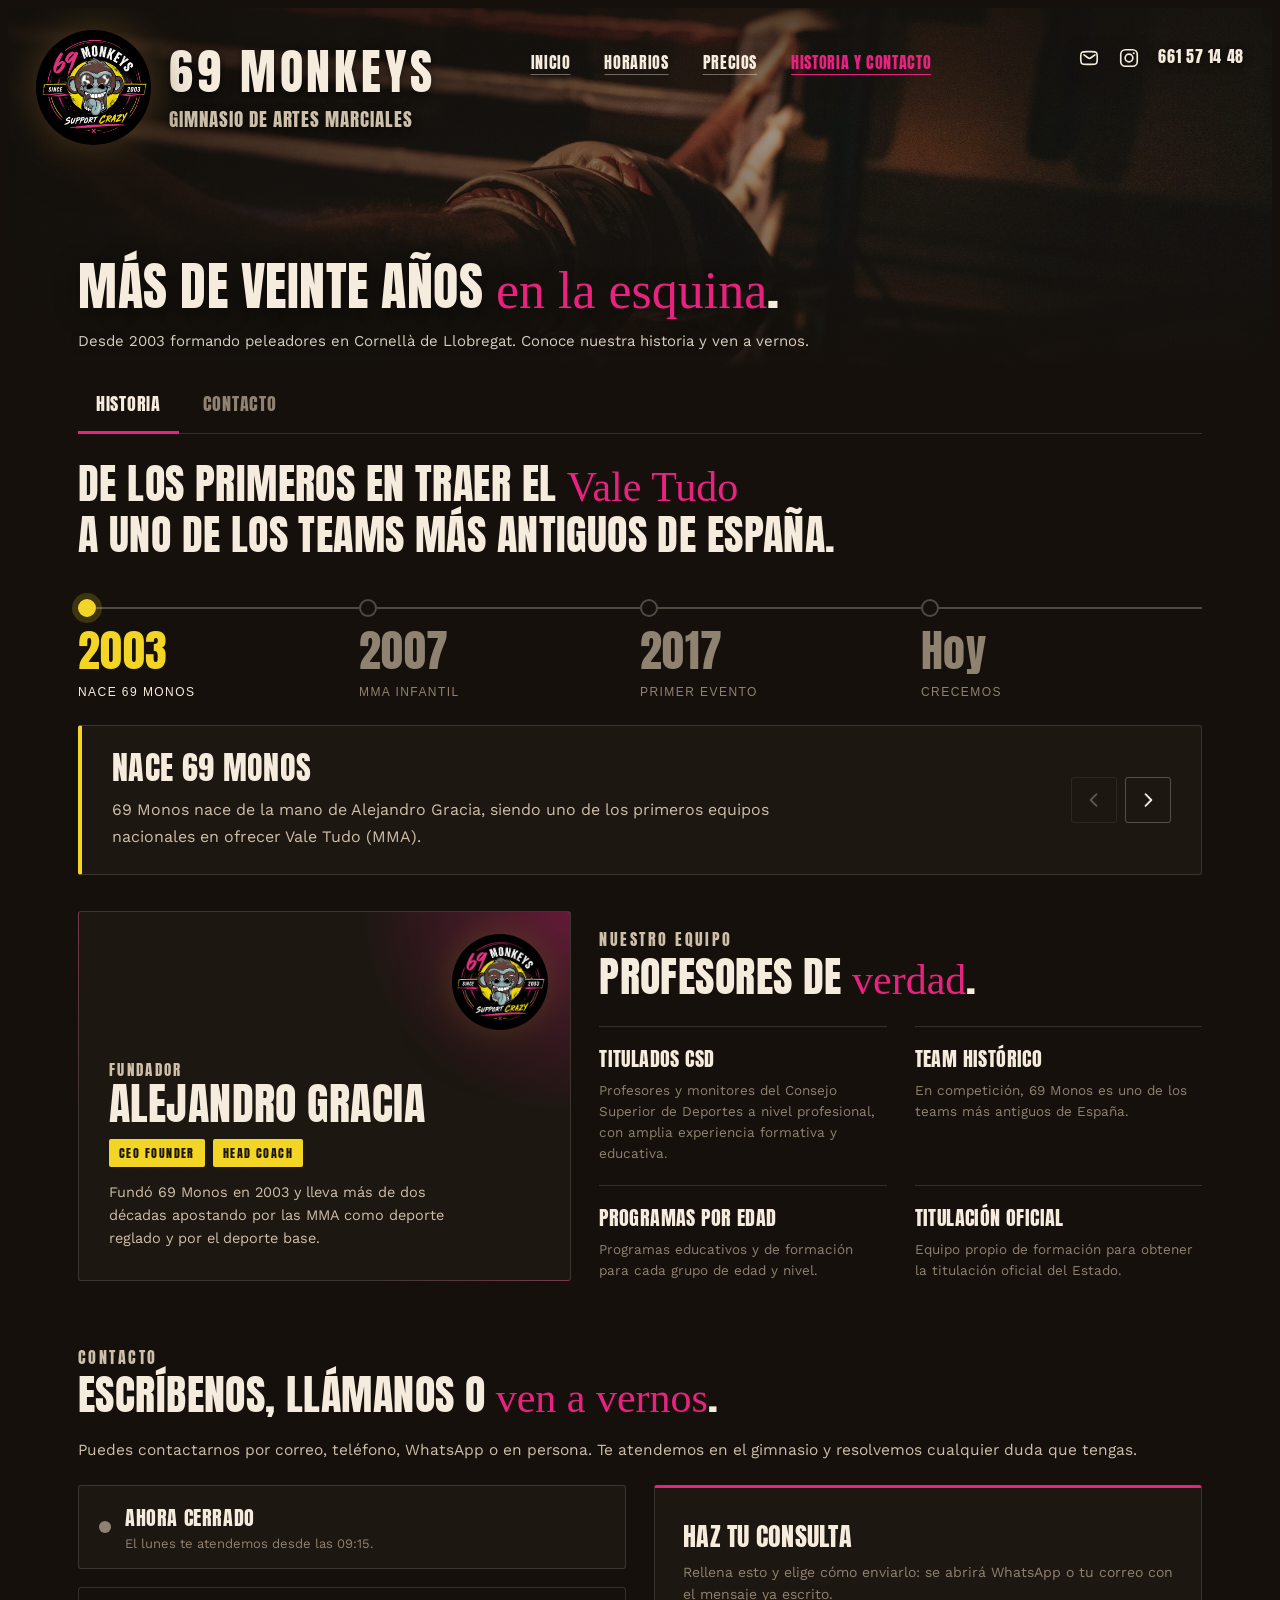
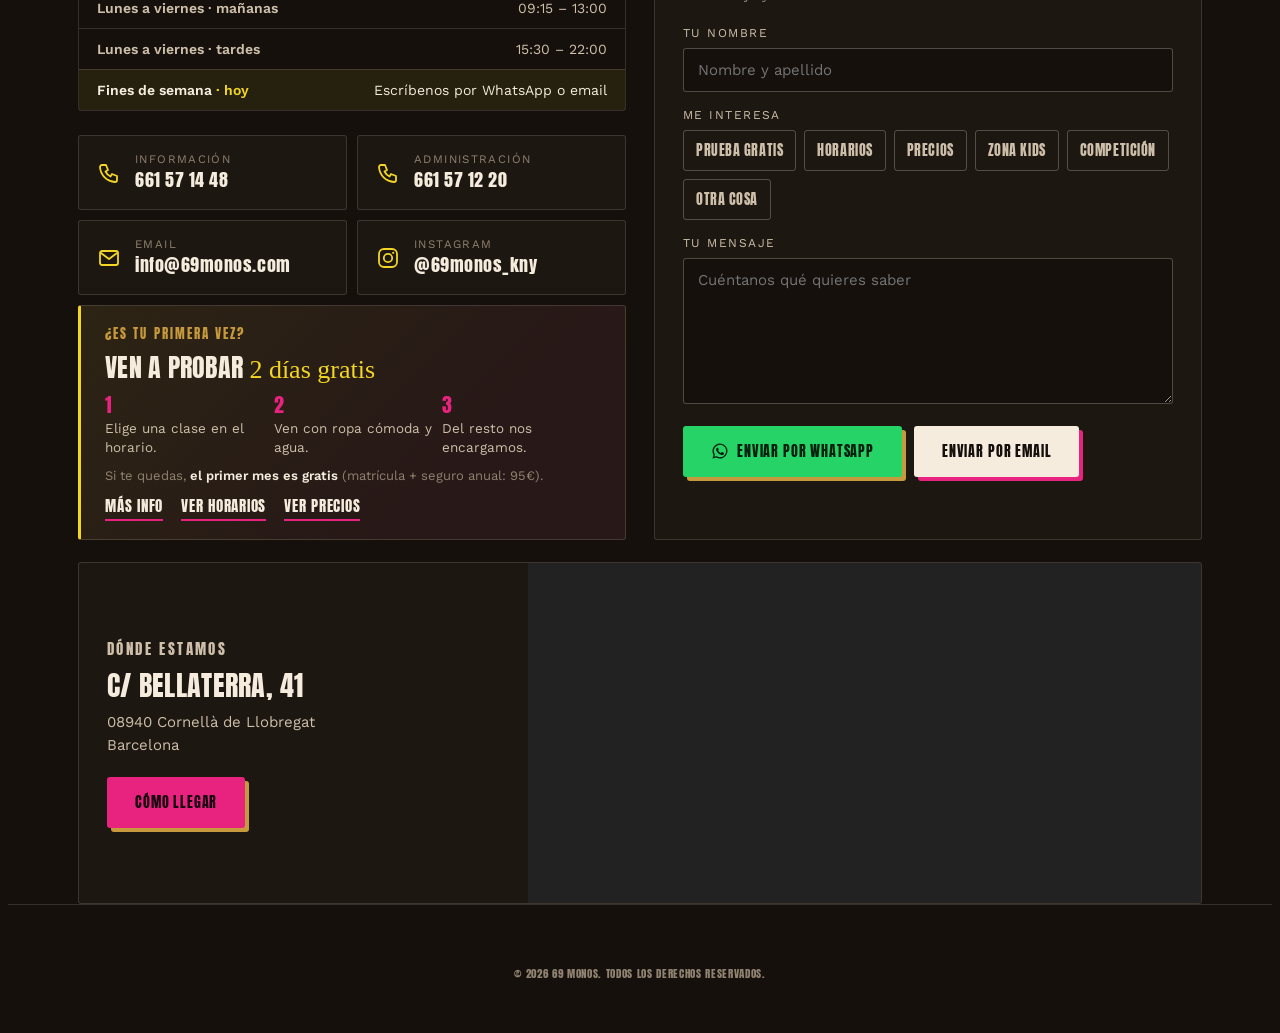
==== commit 7c61932b: "Inicio: relieve fino en la lista de disciplinas Co-Authored-By: Claude Opus 5.5 <noreply@anthropic.c" ====
--- a/historia-contacto.html
+++ b/historia-contacto.html
@@ -6,7 +6,7 @@
 <title>Historia y contacto · 69 Monkeys</title>
 <meta name="description" content="La historia de 69 Monos desde 2003 y cómo contactar con nosotros en Cornellà de Llobregat.">
 <link rel="stylesheet" href="https://fonts.googleapis.com/css2?family=Anton&family=Permanent+Marker&family=Work+Sans:wght@400;500;600;700&display=swap">
-<link rel="stylesheet" href="css/estilos.css?v=20261103d">
+<link rel="stylesheet" href="css/estilos.css?v=20261103e">
 <style>
   .hero--short .hero-media img{object-position:50% 50%;}
   .wrap{max-width:1180px;margin:0 auto;padding:0 28px;position:relative;z-index:1;}
--- a/css/estilos.css
+++ b/css/estilos.css
@@ -290,5 +290,12 @@
 }
 
 /* disciplinas de la portada, más grandes */
-.eyebrow.eyebrow--big{font-size:17px;letter-spacing:.14em;margin-bottom:20px;}
+.eyebrow.eyebrow--big{
+  font-size:17px;letter-spacing:.14em;margin-bottom:20px;
+  text-shadow:
+    -1px -1px 0 rgba(255,240,200,.35),
+    1px 1px 0 #1a1005,
+    2px 2px 0 rgba(26,16,5,.85),
+    0 3px 12px rgba(0,0,0,.65);
+}
 @media (max-width:760px){.eyebrow.eyebrow--big{font-size:15px;letter-spacing:.1em;line-height:1.5;margin-bottom:12px;}}
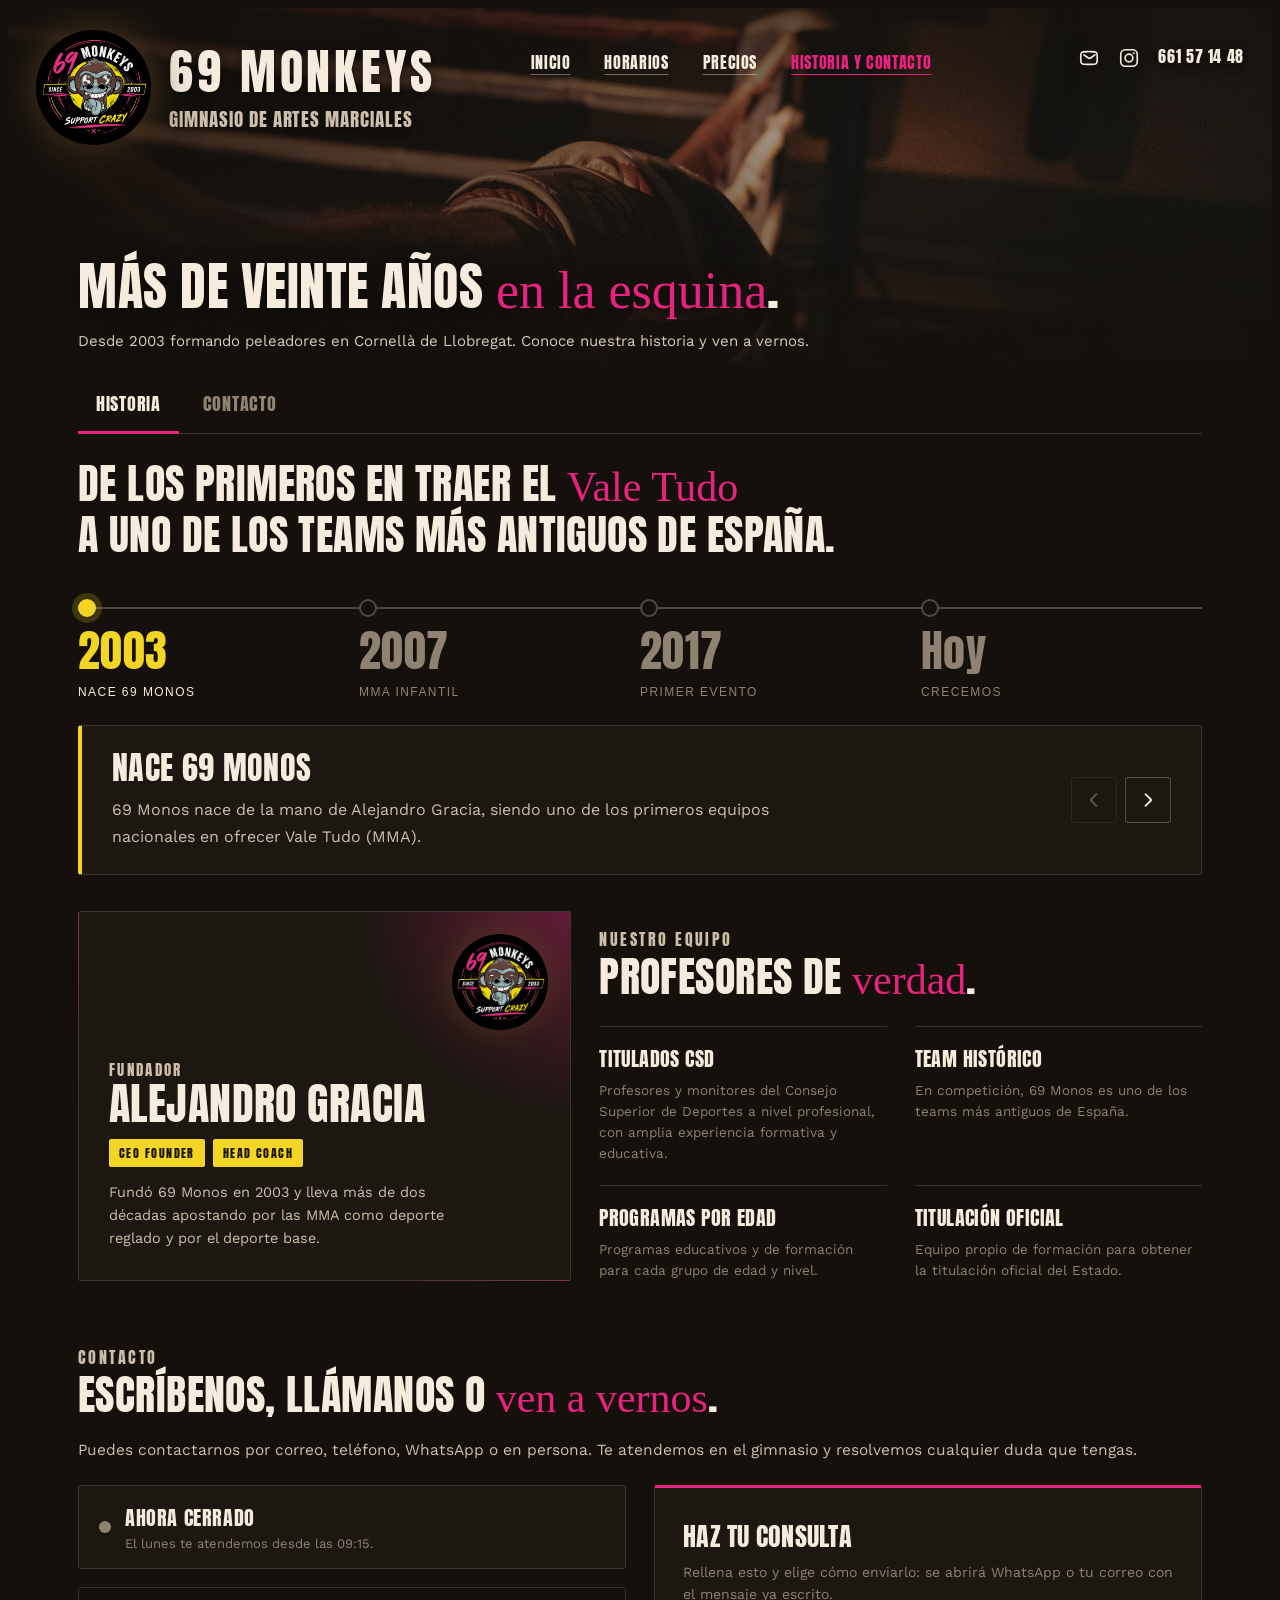
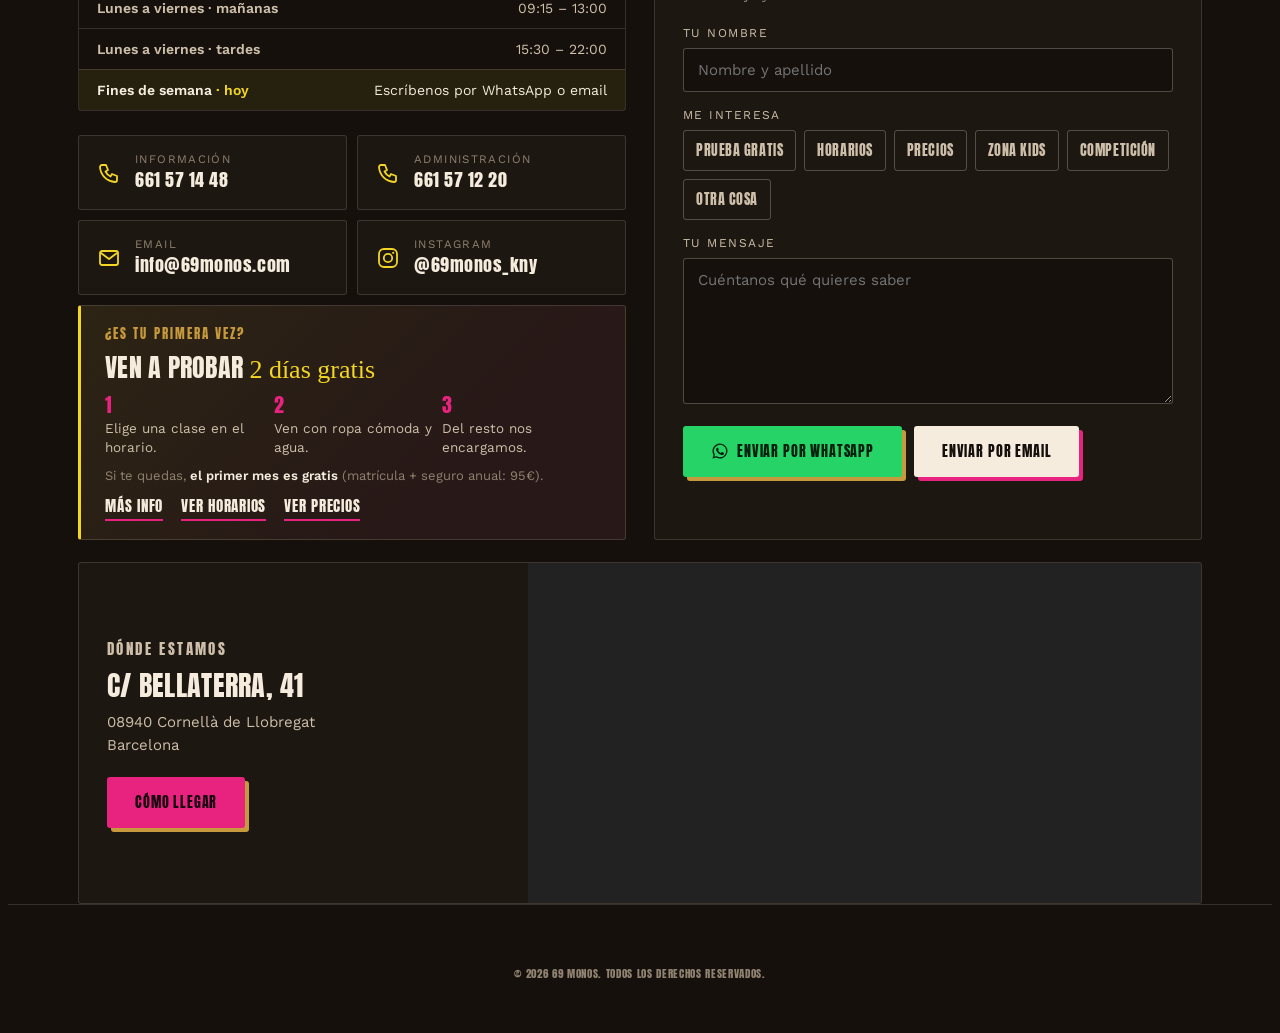
==== commit 656e7ea8: "Inicio: relieve de disciplinas nítido, sin desenfoque Co-Authored-By: Claude Opus 5.5 <noreply@anthr" ====
--- a/historia-contacto.html
+++ b/historia-contacto.html
@@ -6,7 +6,7 @@
 <title>Historia y contacto · 69 Monkeys</title>
 <meta name="description" content="La historia de 69 Monos desde 2003 y cómo contactar con nosotros en Cornellà de Llobregat.">
 <link rel="stylesheet" href="https://fonts.googleapis.com/css2?family=Anton&family=Permanent+Marker&family=Work+Sans:wght@400;500;600;700&display=swap">
-<link rel="stylesheet" href="css/estilos.css?v=20261103e">
+<link rel="stylesheet" href="css/estilos.css?v=20261103f">
 <style>
   .hero--short .hero-media img{object-position:50% 50%;}
   .wrap{max-width:1180px;margin:0 auto;padding:0 28px;position:relative;z-index:1;}
--- a/css/estilos.css
+++ b/css/estilos.css
@@ -292,10 +292,6 @@
 /* disciplinas de la portada, más grandes */
 .eyebrow.eyebrow--big{
   font-size:17px;letter-spacing:.14em;margin-bottom:20px;
-  text-shadow:
-    -1px -1px 0 rgba(255,240,200,.35),
-    1px 1px 0 #1a1005,
-    2px 2px 0 rgba(26,16,5,.85),
-    0 3px 12px rgba(0,0,0,.65);
+  text-shadow:1px 1px 0 #0d0803, 2px 2px 0 #0d0803;
 }
 @media (max-width:760px){.eyebrow.eyebrow--big{font-size:15px;letter-spacing:.1em;line-height:1.5;margin-bottom:12px;}}
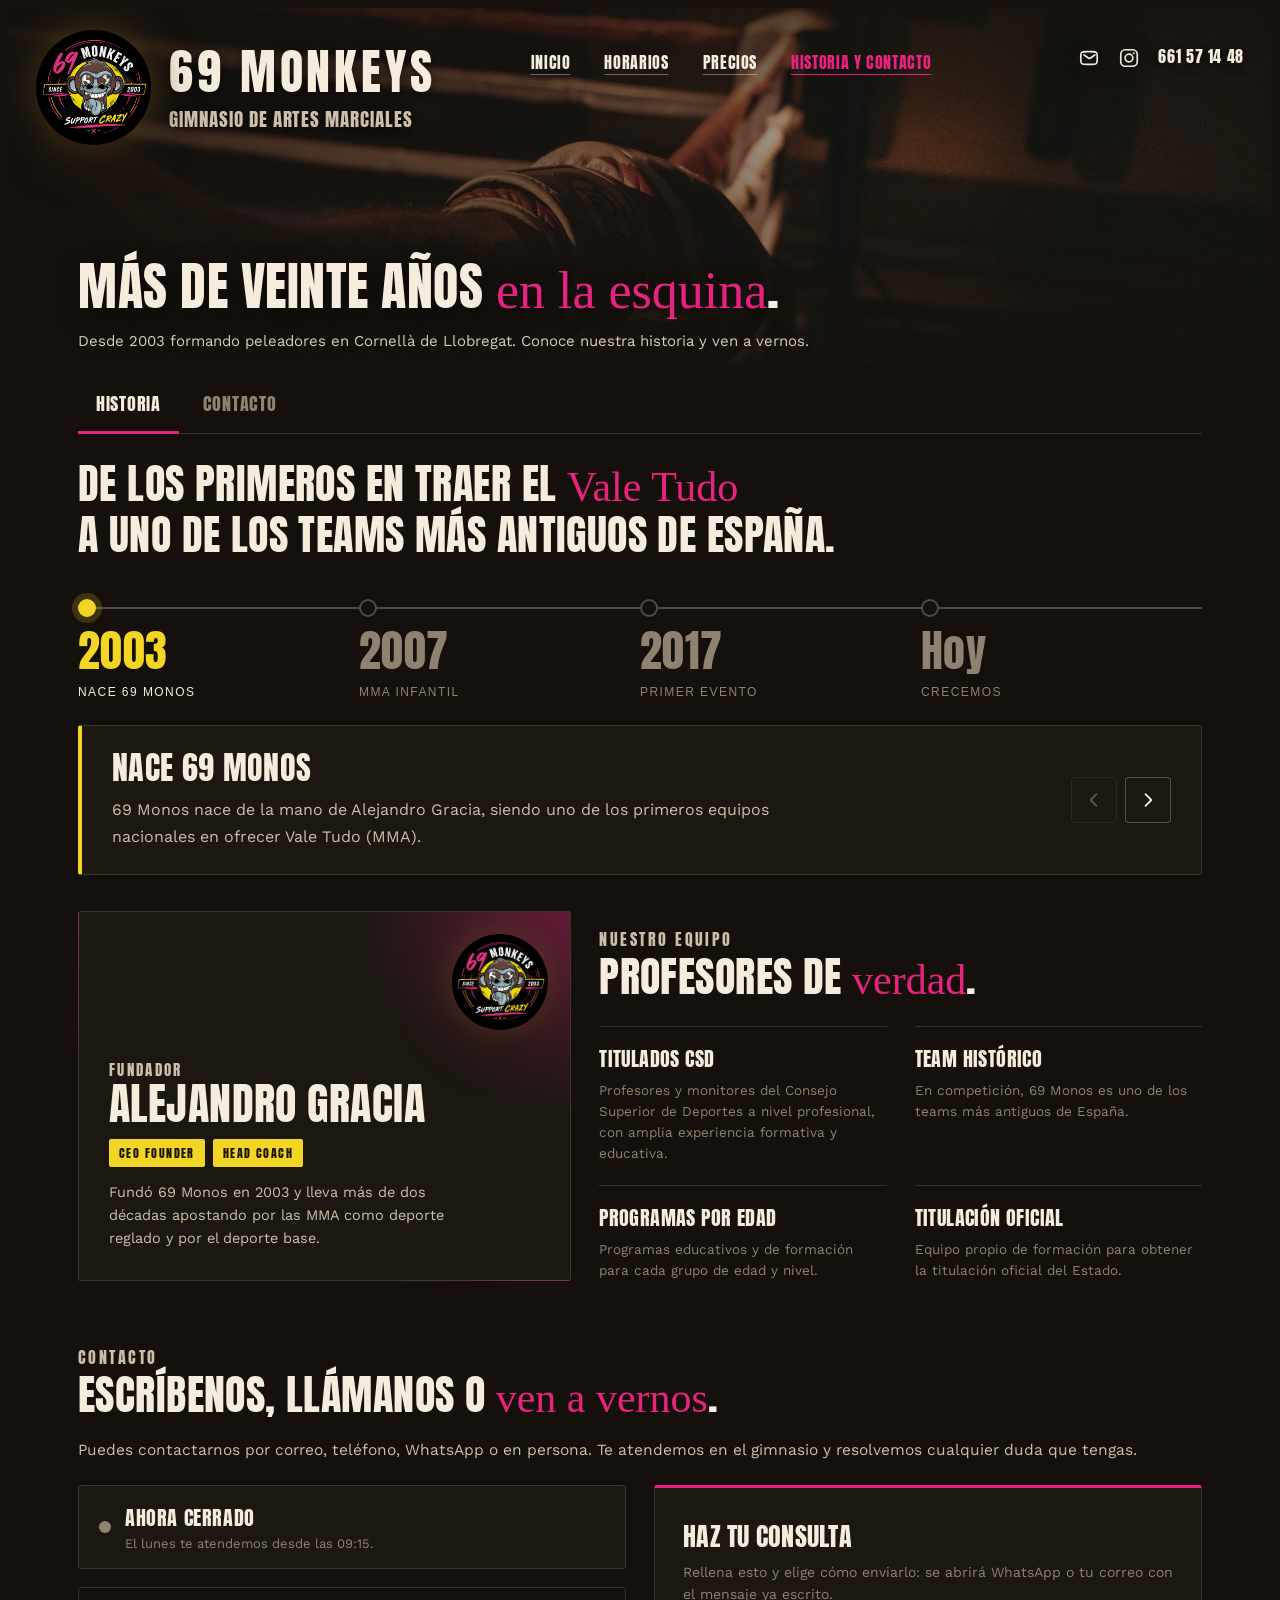
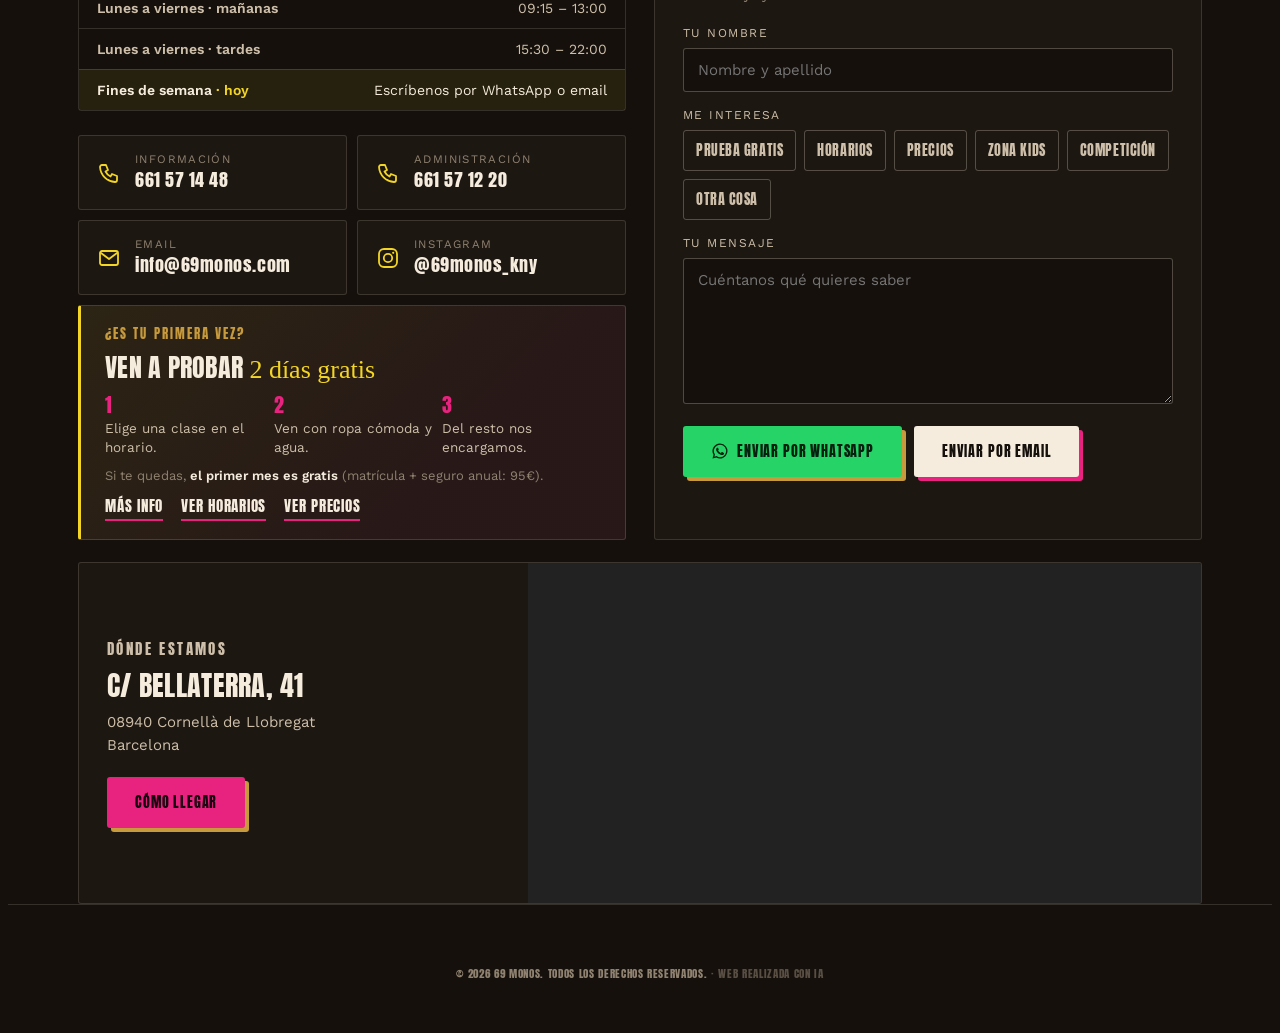
==== commit 2752c7f1: "Pie: nota discreta 'Web realizada con IA' Co-Authored-By: Claude Opus 5.5 <noreply@anthropic.com>" ====
--- a/historia-contacto.html
+++ b/historia-contacto.html
@@ -6,7 +6,7 @@
 <title>Historia y contacto · 69 Monkeys</title>
 <meta name="description" content="La historia de 69 Monos desde 2003 y cómo contactar con nosotros en Cornellà de Llobregat.">
 <link rel="stylesheet" href="https://fonts.googleapis.com/css2?family=Anton&family=Permanent+Marker&family=Work+Sans:wght@400;500;600;700&display=swap">
-<link rel="stylesheet" href="css/estilos.css?v=20261103f">
+<link rel="stylesheet" href="css/estilos.css?v=20261103h">
 <style>
   .hero--short .hero-media img{object-position:50% 50%;}
   .wrap{max-width:1180px;margin:0 auto;padding:0 28px;position:relative;z-index:1;}
@@ -410,7 +410,7 @@
 </section>
 
 <footer class="footer--slim">
-  <p class="copyright mono">© 2026 69 Monos. Todos los derechos reservados.</p>
+  <p class="copyright mono">© 2026 69 Monos. Todos los derechos reservados. <span class="ai-note"><span class="ai-dot">· </span>Web realizada con IA</span></p>
 </footer>
 
 <script src="js/comun.js?v=20261103b"></script>
--- a/css/estilos.css
+++ b/css/estilos.css
@@ -295,3 +295,7 @@
   text-shadow:1px 1px 0 #0d0803, 2px 2px 0 #0d0803;
 }
 @media (max-width:760px){.eyebrow.eyebrow--big{font-size:15px;letter-spacing:.1em;line-height:1.5;margin-bottom:12px;}}
+
+/* nota discreta IA */
+.ai-note{opacity:.55;white-space:nowrap;}
+@media (max-width:640px){.ai-note{display:block;margin-top:4px;} .ai-dot{display:none;}}
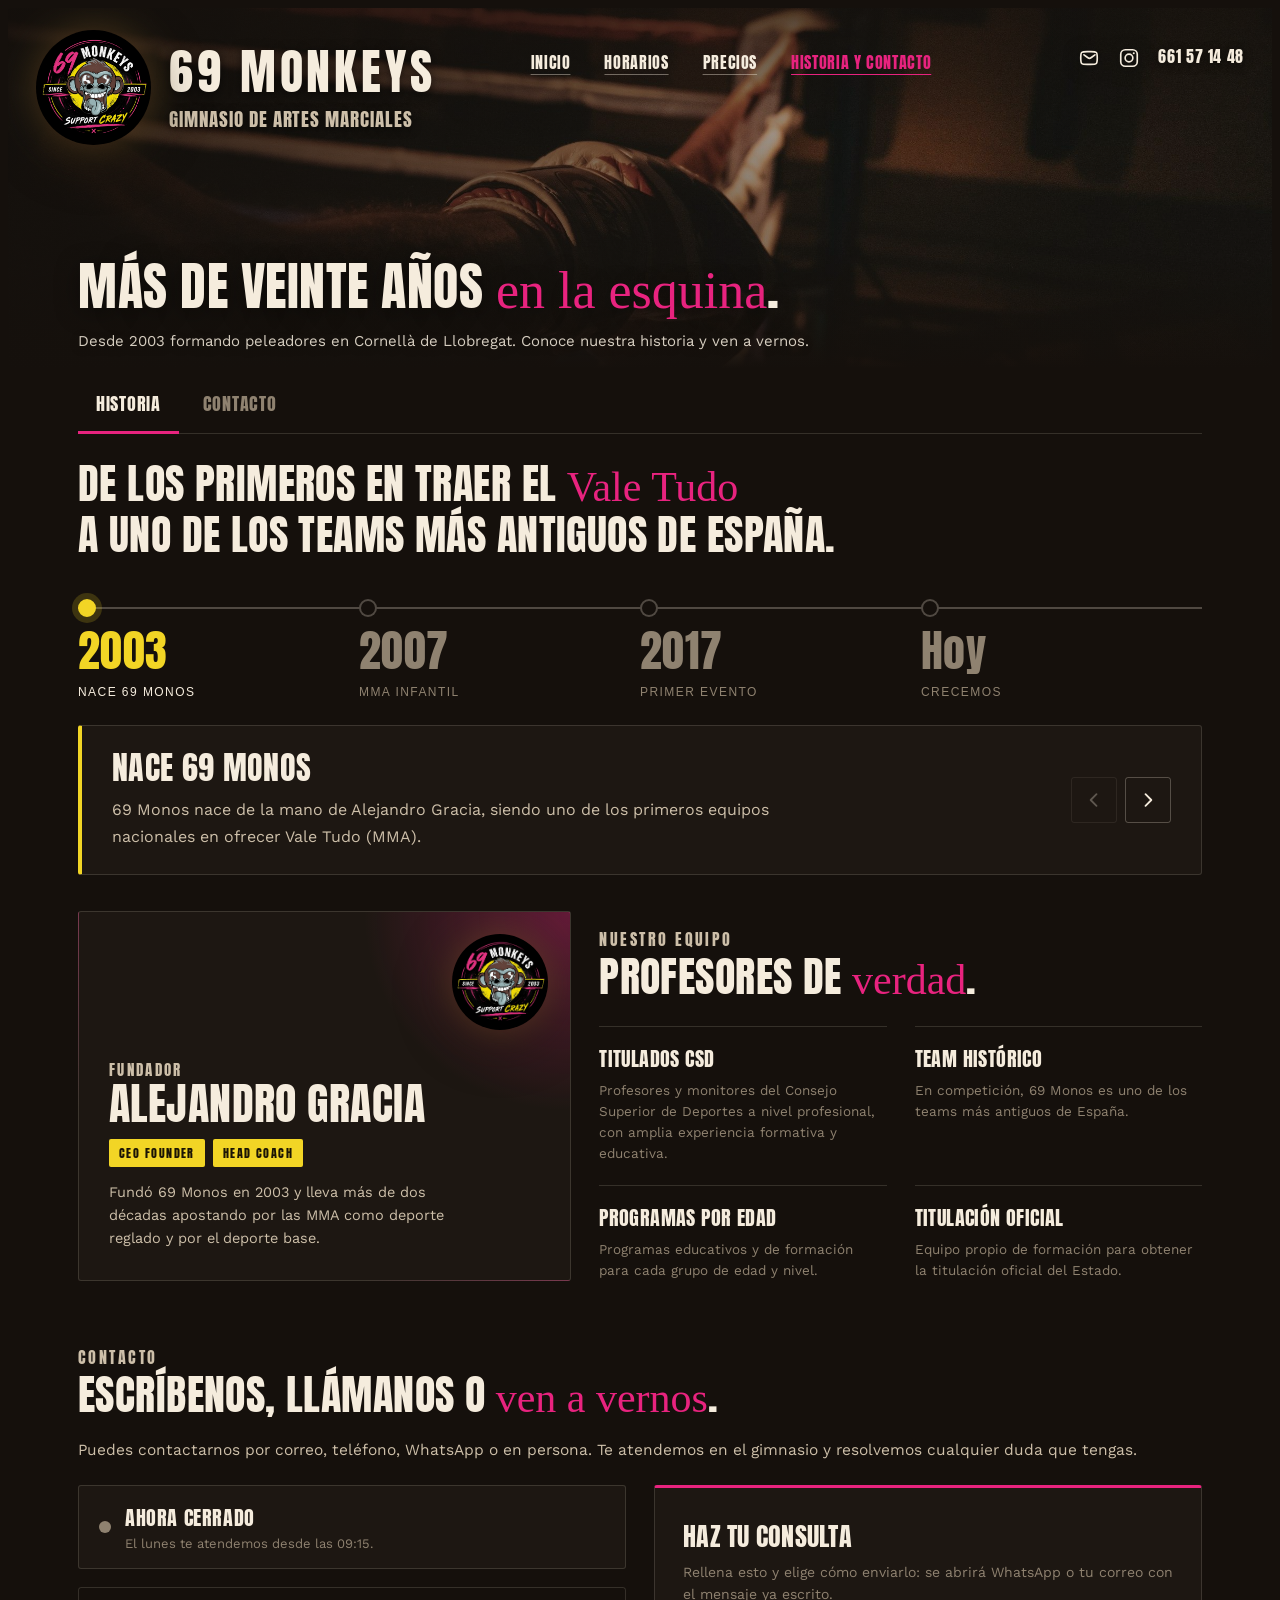
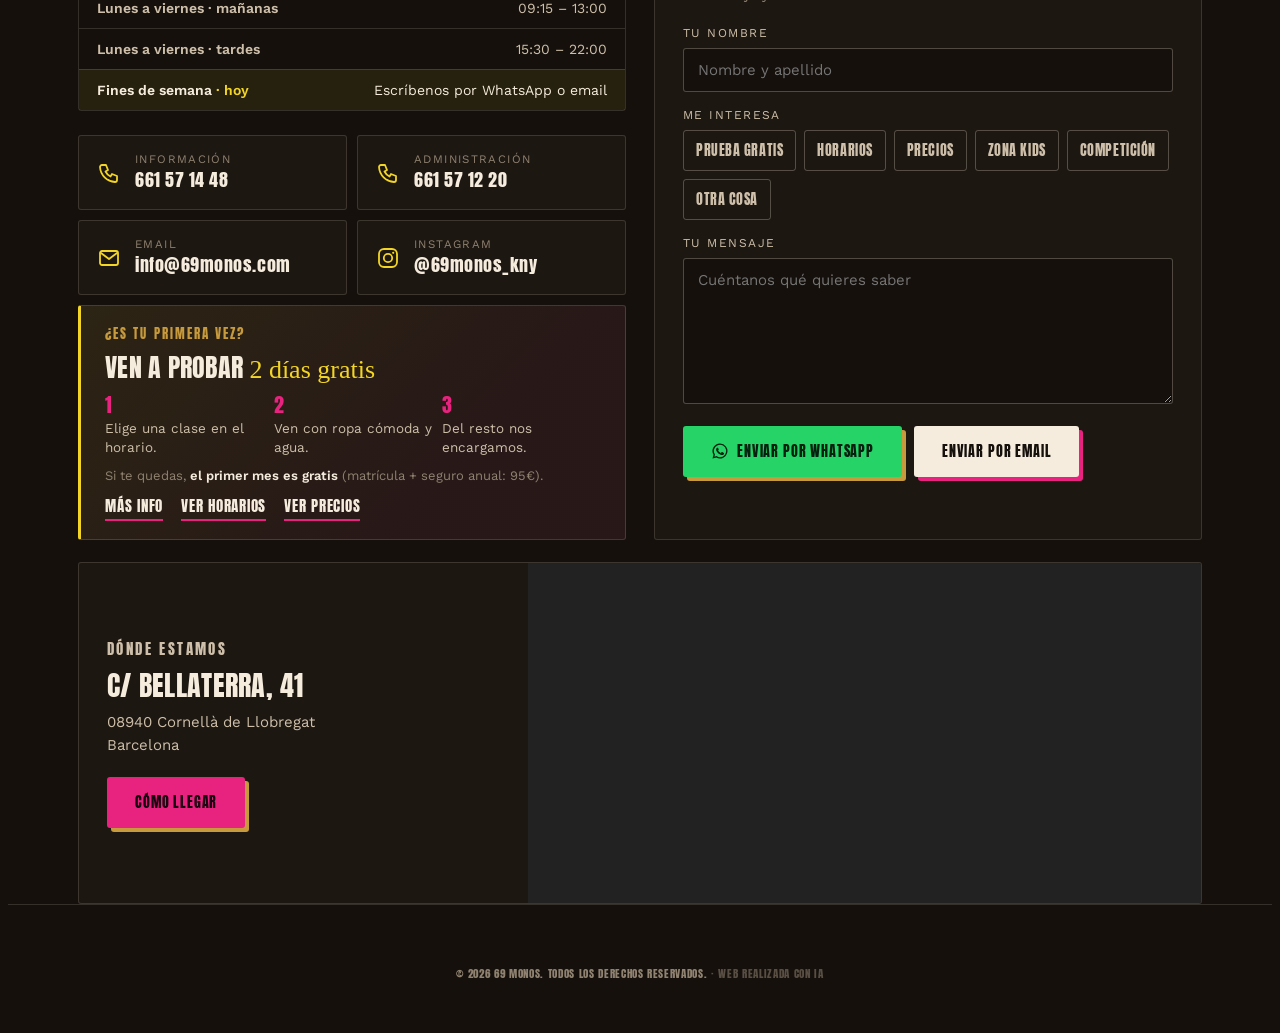
==== commit 6c058a45: "Favicon con el logo de 69 Monkeys Co-Authored-By: Claude Opus 5.5 <noreply@anthropic.com>" ====
--- a/historia-contacto.html
+++ b/historia-contacto.html
@@ -4,6 +4,9 @@
 <meta charset="UTF-8">
 <meta name="viewport" content="width=device-width, initial-scale=1">
 <title>Historia y contacto · 69 Monkeys</title>
+<link rel="icon" href="favicon.ico" sizes="any">
+<link rel="icon" type="image/png" sizes="192x192" href="img/favicon-192.png">
+<link rel="apple-touch-icon" href="img/apple-touch-icon.png">
 <meta name="description" content="La historia de 69 Monos desde 2003 y cómo contactar con nosotros en Cornellà de Llobregat.">
 <link rel="stylesheet" href="https://fonts.googleapis.com/css2?family=Anton&family=Permanent+Marker&family=Work+Sans:wght@400;500;600;700&display=swap">
 <link rel="stylesheet" href="css/estilos.css?v=20261103h">
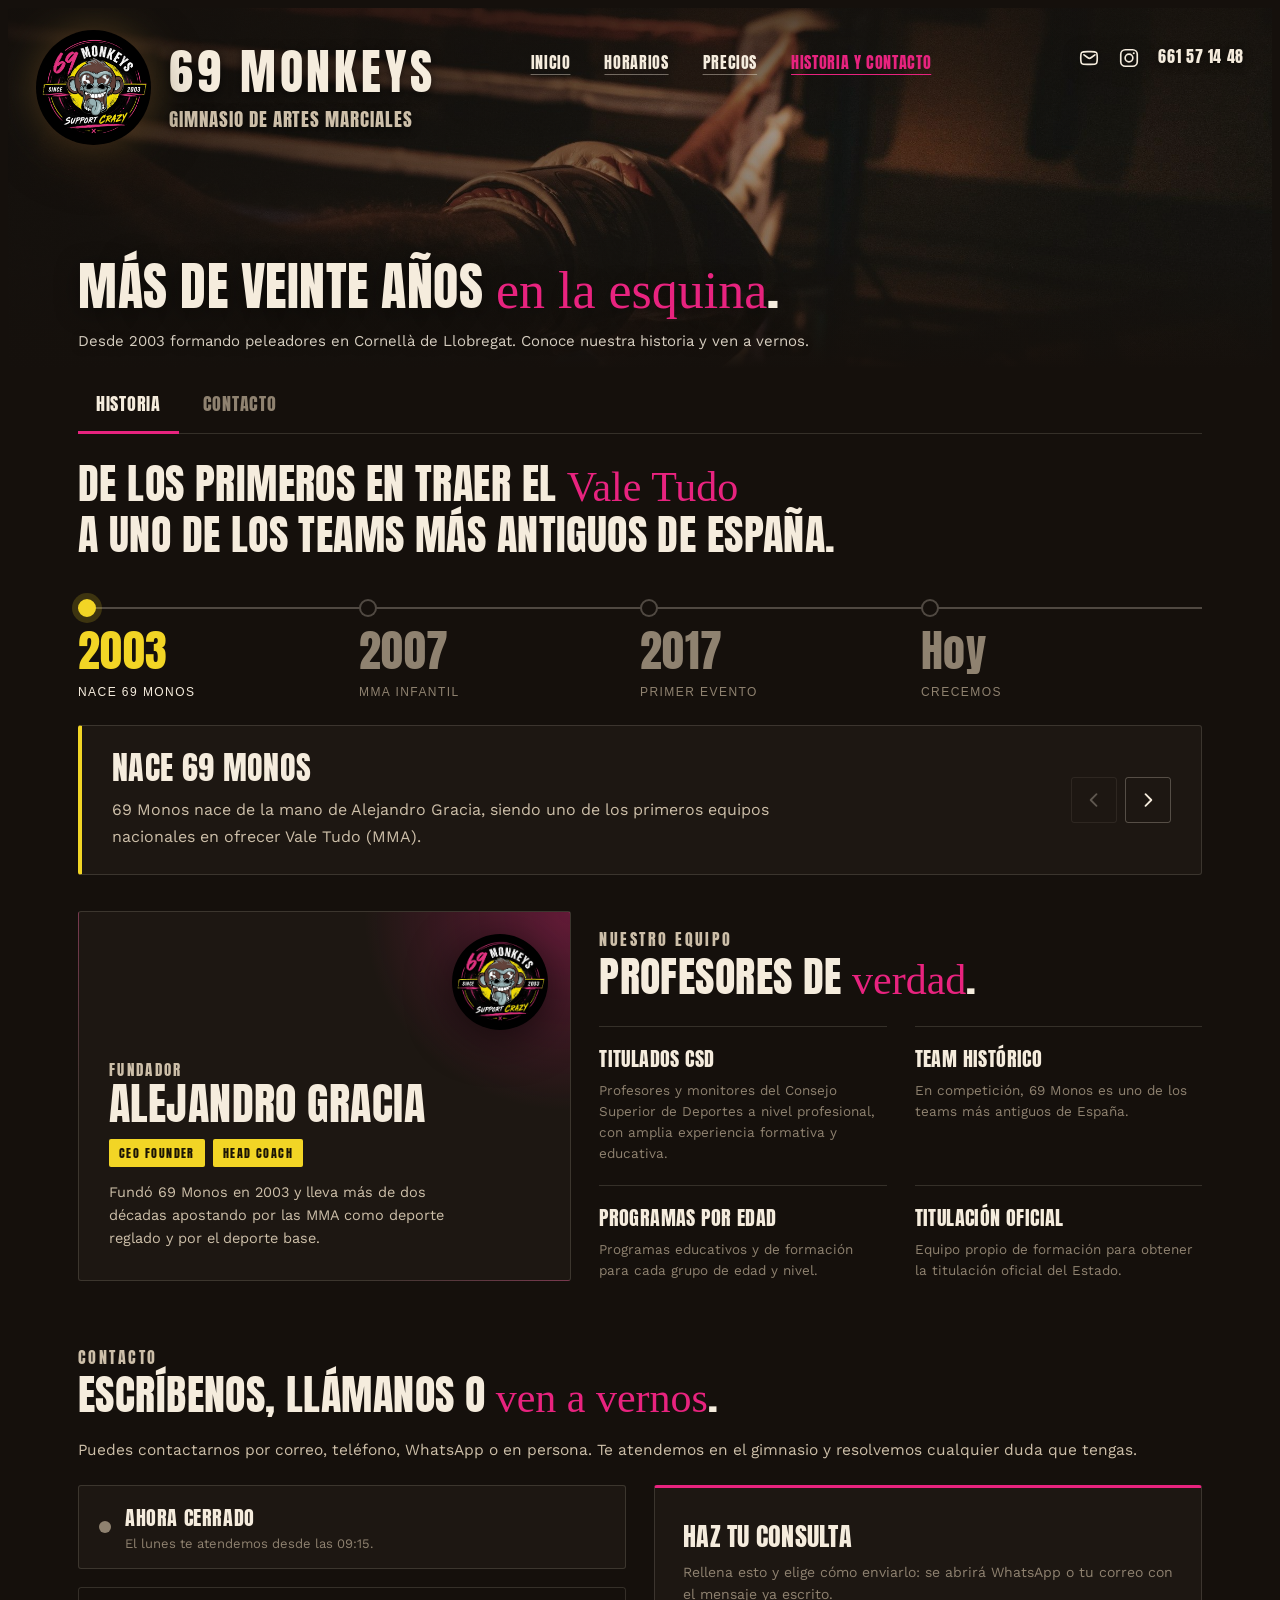
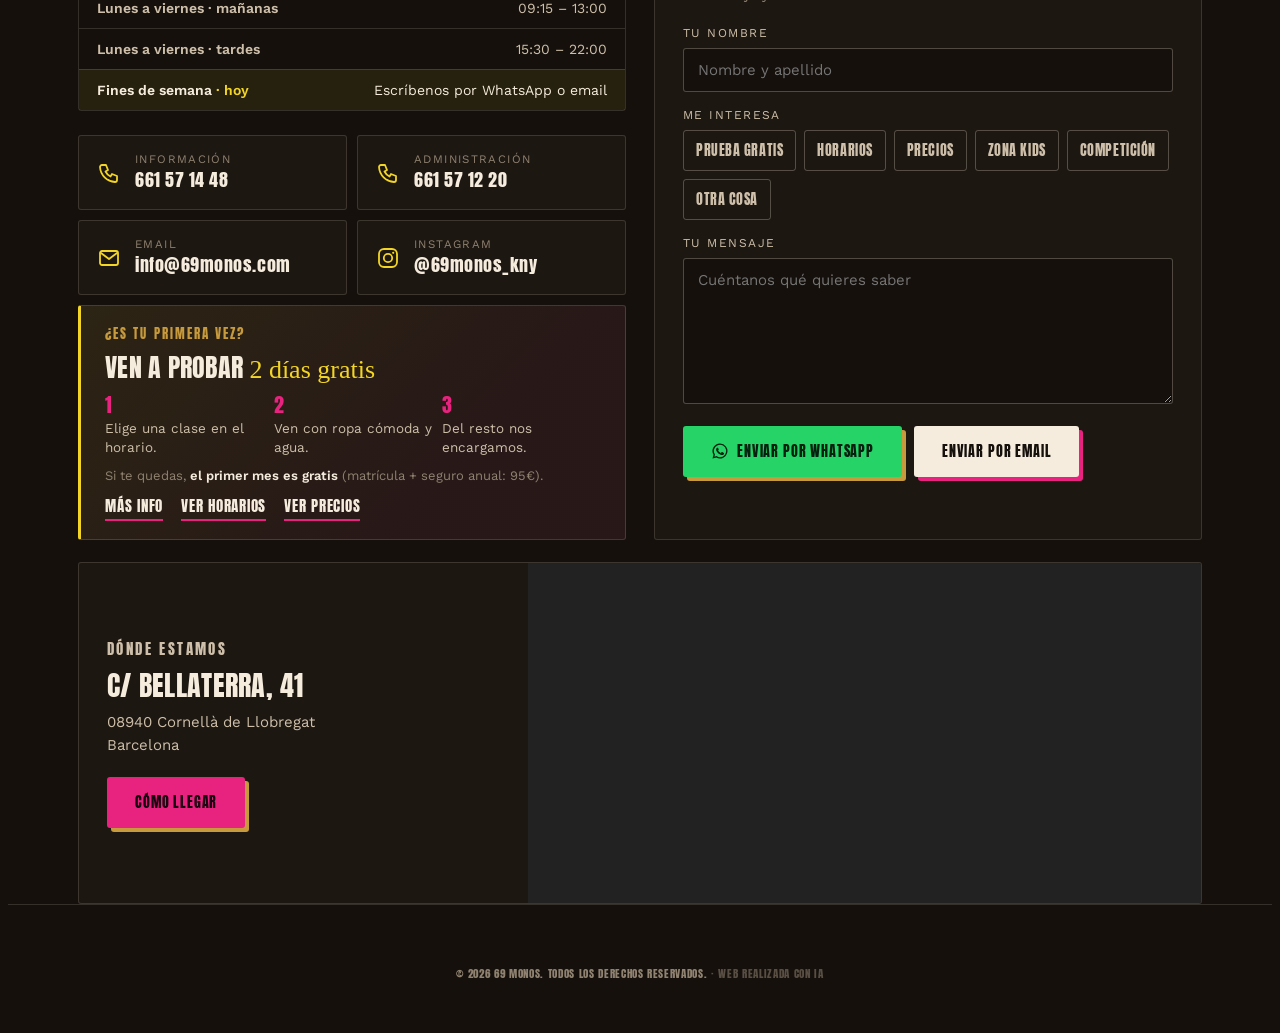
==== commit ff2b35b7: "Icono de pantalla de inicio más grande (cara del mono) + manifest Co-Authored-By: Claude Opus 5.5 <n" ====
--- a/historia-contacto.html
+++ b/historia-contacto.html
@@ -7,6 +7,7 @@
 <link rel="icon" href="favicon.ico" sizes="any">
 <link rel="icon" type="image/png" sizes="192x192" href="img/favicon-192.png">
 <link rel="apple-touch-icon" href="img/apple-touch-icon.png">
+<link rel="manifest" href="site.webmanifest">
 <meta name="description" content="La historia de 69 Monos desde 2003 y cómo contactar con nosotros en Cornellà de Llobregat.">
 <link rel="stylesheet" href="https://fonts.googleapis.com/css2?family=Anton&family=Permanent+Marker&family=Work+Sans:wght@400;500;600;700&display=swap">
 <link rel="stylesheet" href="css/estilos.css?v=20261103h">
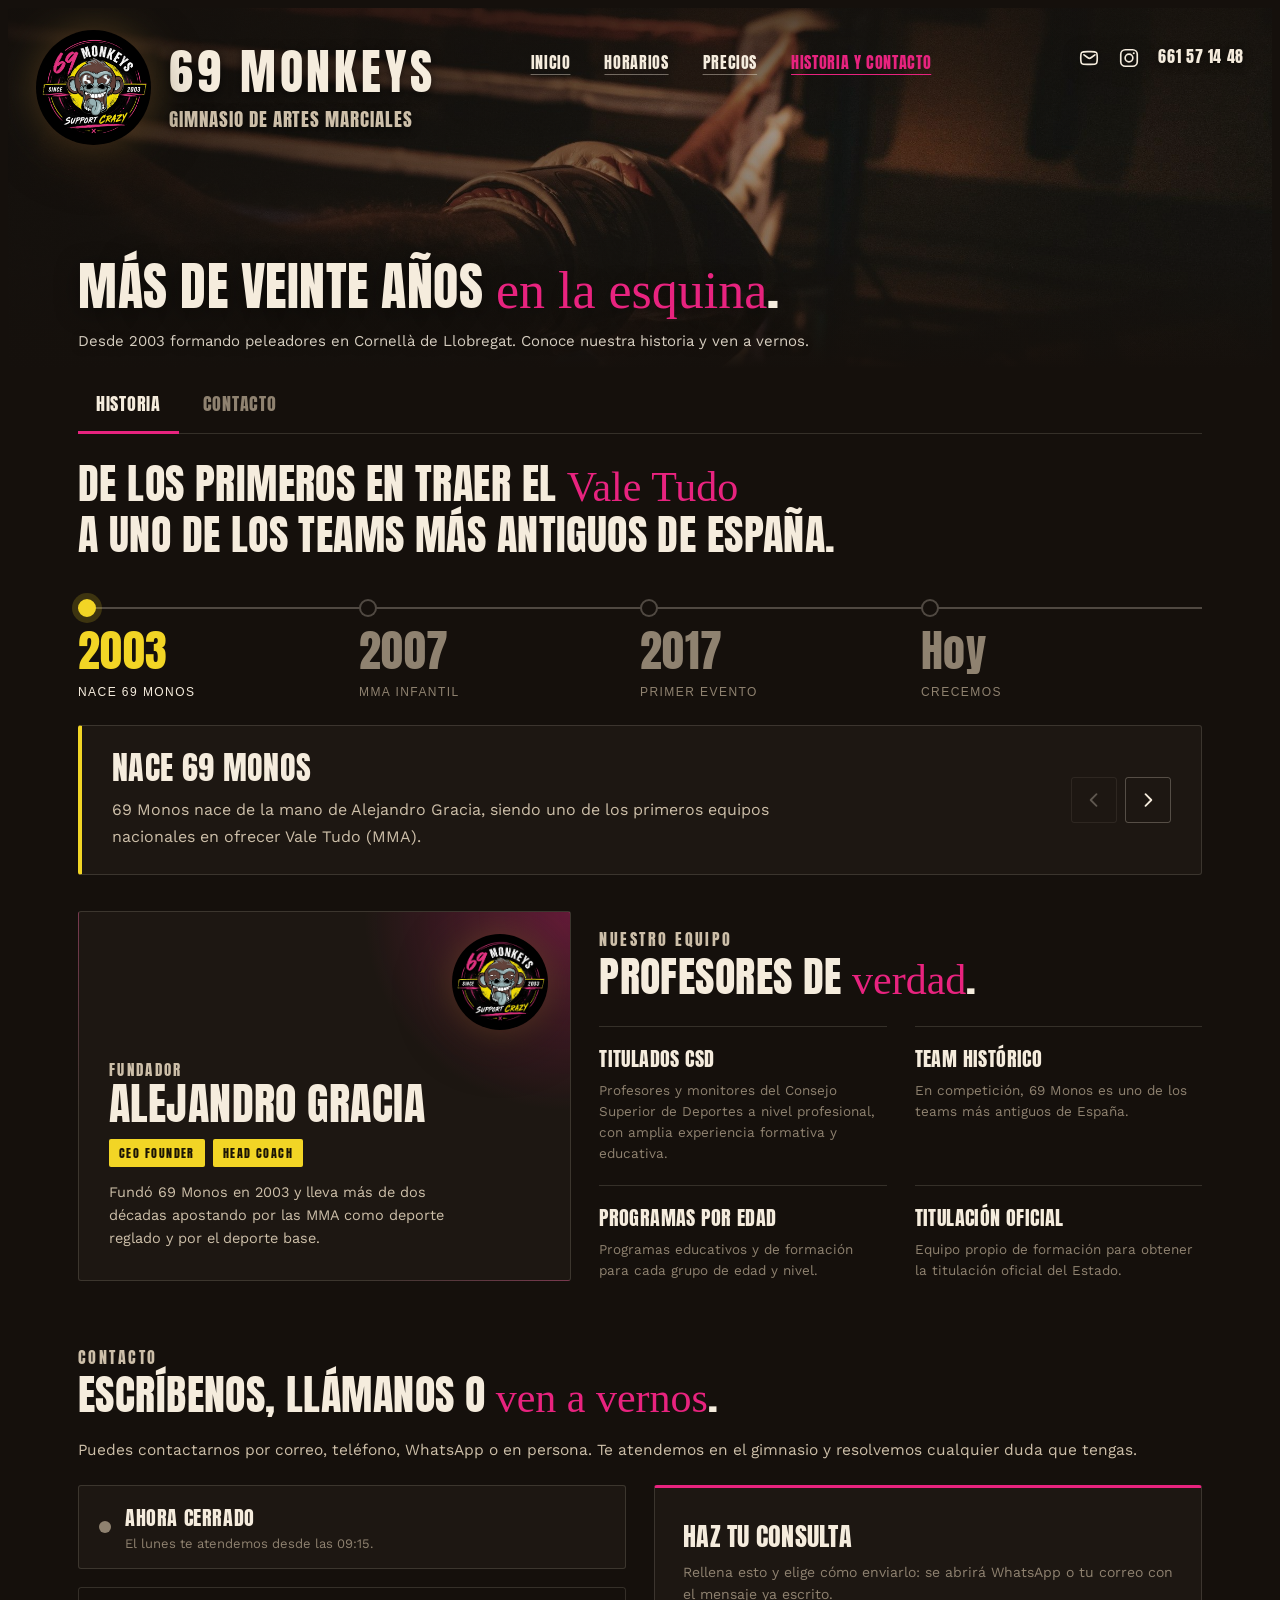
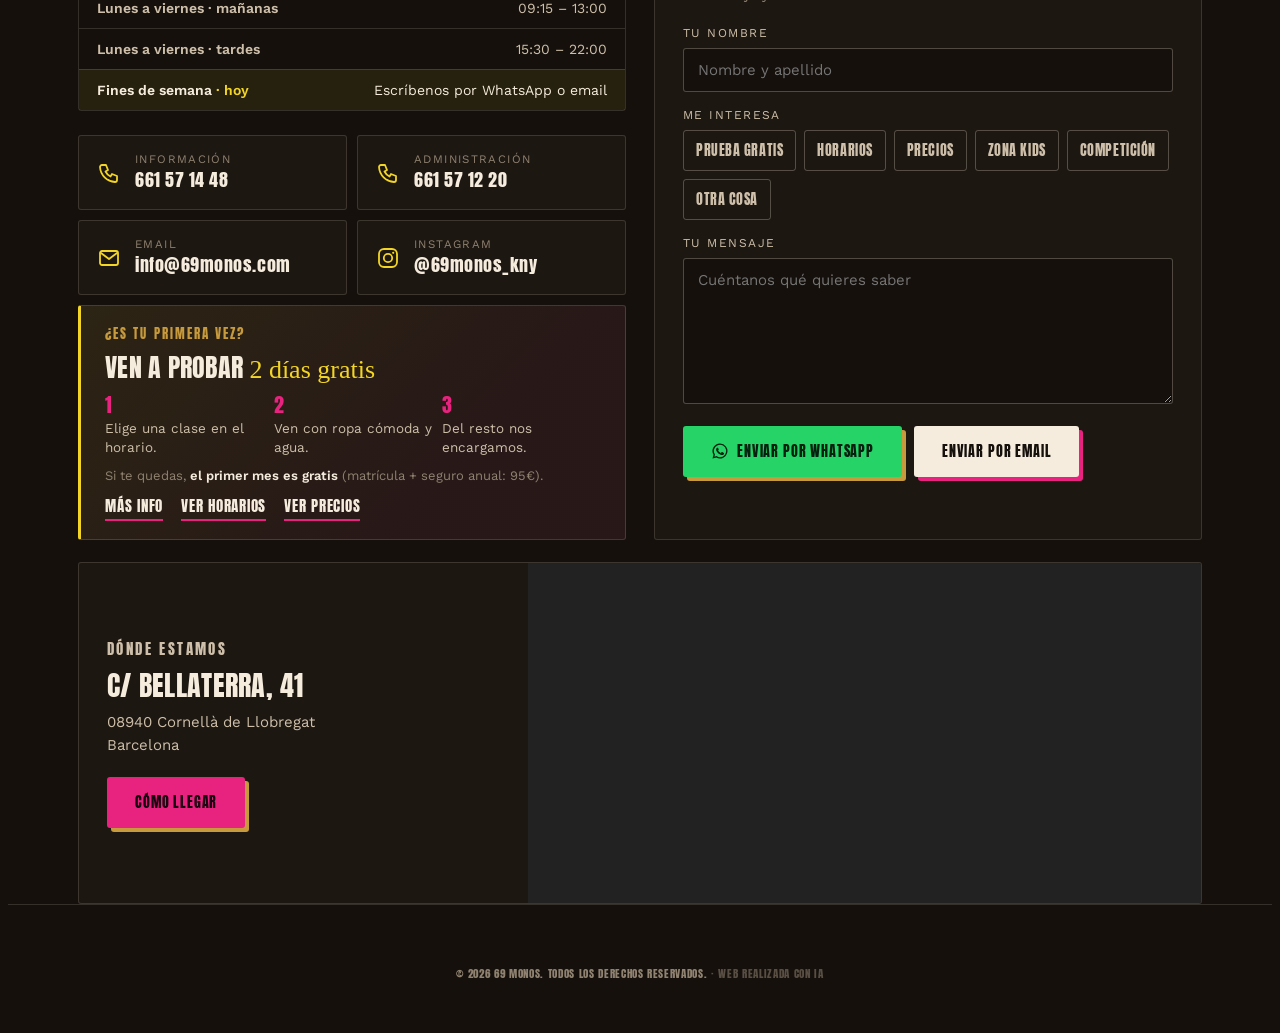
==== commit 8fcd54ad: "Móvil: solo logo más grande (sin mover el resto) + forzar recarga del CSS Co-Authored-By: Claude Opu" ====
--- a/historia-contacto.html
+++ b/historia-contacto.html
@@ -10,7 +10,7 @@
 <link rel="manifest" href="site.webmanifest">
 <meta name="description" content="La historia de 69 Monos desde 2003 y cómo contactar con nosotros en Cornellà de Llobregat.">
 <link rel="stylesheet" href="https://fonts.googleapis.com/css2?family=Anton&family=Permanent+Marker&family=Work+Sans:wght@400;500;600;700&display=swap">
-<link rel="stylesheet" href="css/estilos.css?v=20261103h">
+<link rel="stylesheet" href="css/estilos.css?v=2026111201">
 <style>
   .hero--short .hero-media img{object-position:50% 50%;}
   .wrap{max-width:1180px;margin:0 auto;padding:0 28px;position:relative;z-index:1;}
--- a/css/estilos.css
+++ b/css/estilos.css
@@ -221,7 +221,7 @@
   nav{padding:16px 18px;}
   .nav-links{gap:14px;}
   nav .brand-tag{display:none;}
-  .mk-logo{width:52px;}
+  .mk-logo{width:80px;}
   .hero-content{padding-top:100px;padding-bottom:28px;}
   .cta-row{gap:16px;}
   .kids-btn{position:static;align-self:flex-start;margin:22px 0 32px 28px;padding:11px 18px;font-size:12px;}
@@ -278,7 +278,7 @@
 footer.footer--slim .copyright{margin-top:70px;padding-top:26px;border-top:1px solid var(--line);max-width:1080px;margin-left:auto;margin-right:auto;}
 @media (max-width:760px){
   .hero--short{height:auto;min-height:300px;}
-  .hero--short .mk-logo{width:52px;}
+  .hero--short .mk-logo{width:80px;}
   .hero--short .hero-content{padding:104px 18px 14px;}
   .hero--short .subtitle{font-size:15px;}
   footer.footer--slim{padding-bottom:60px;}
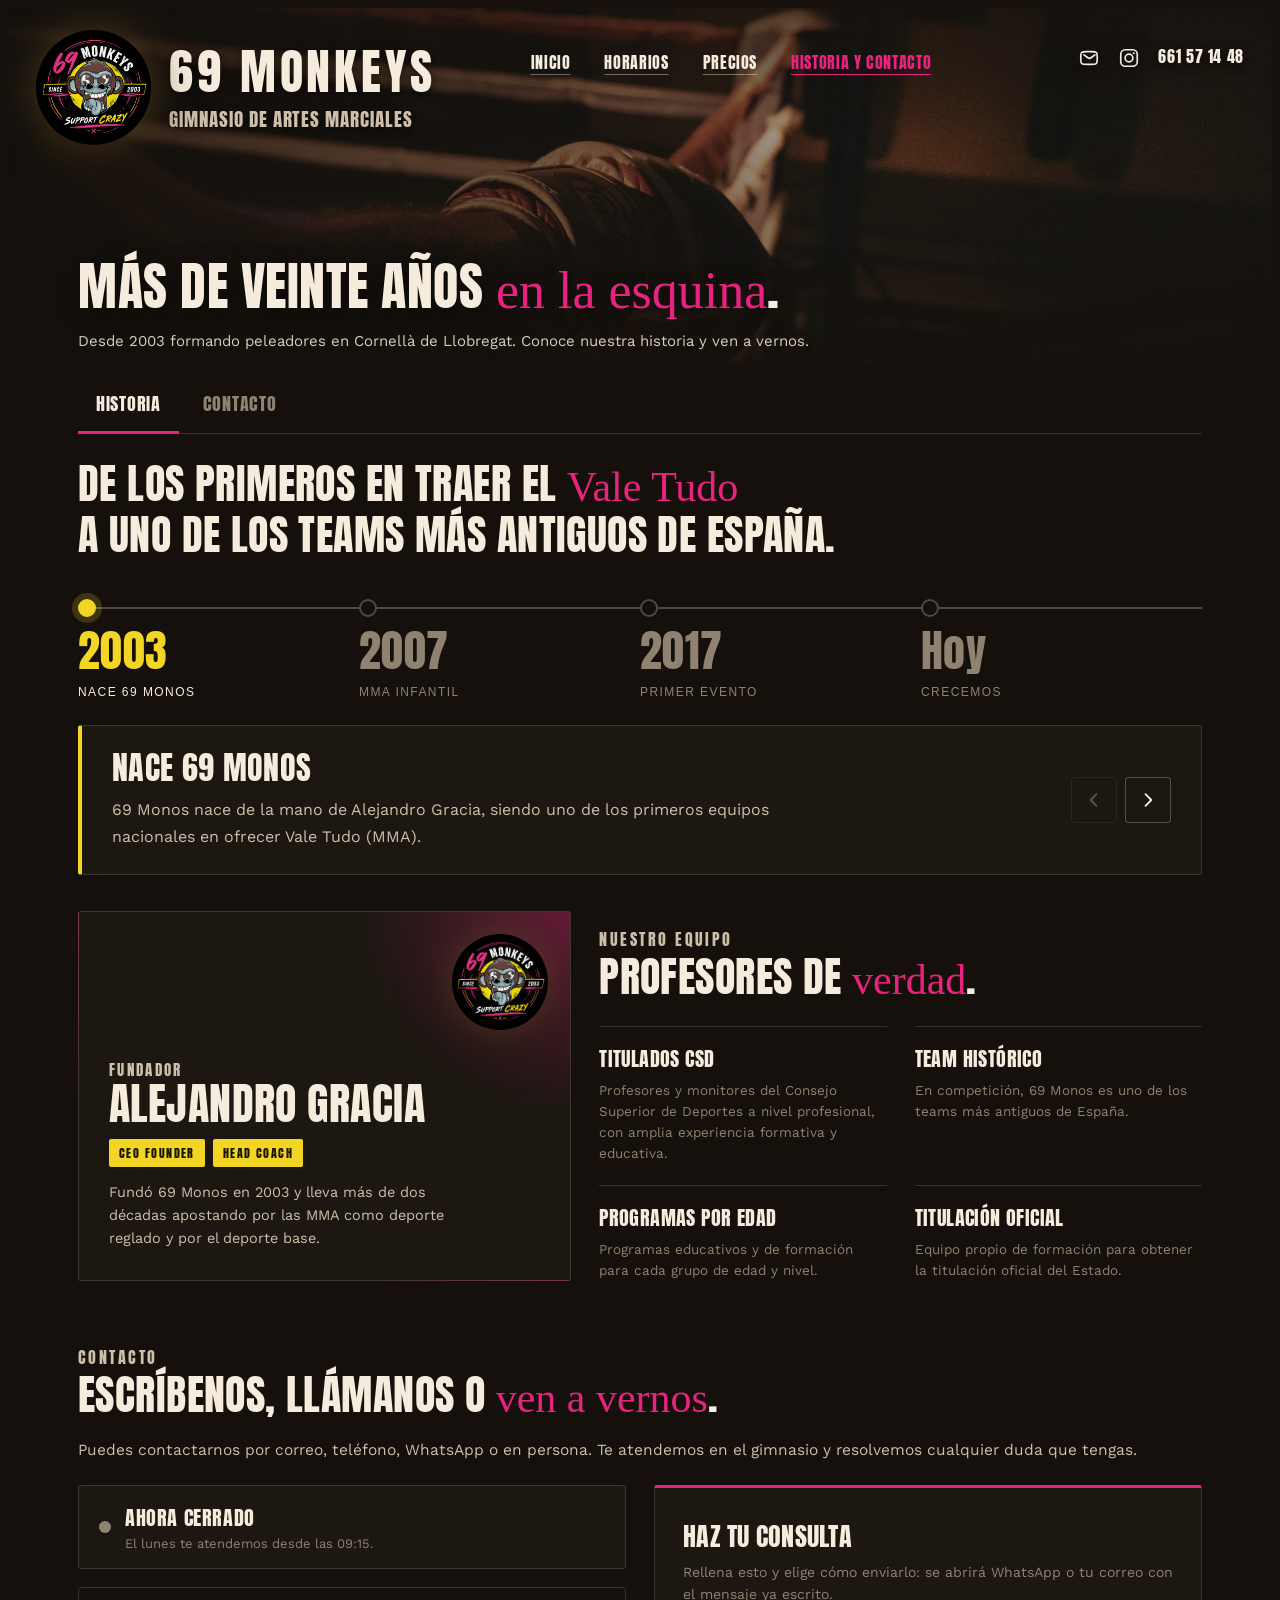
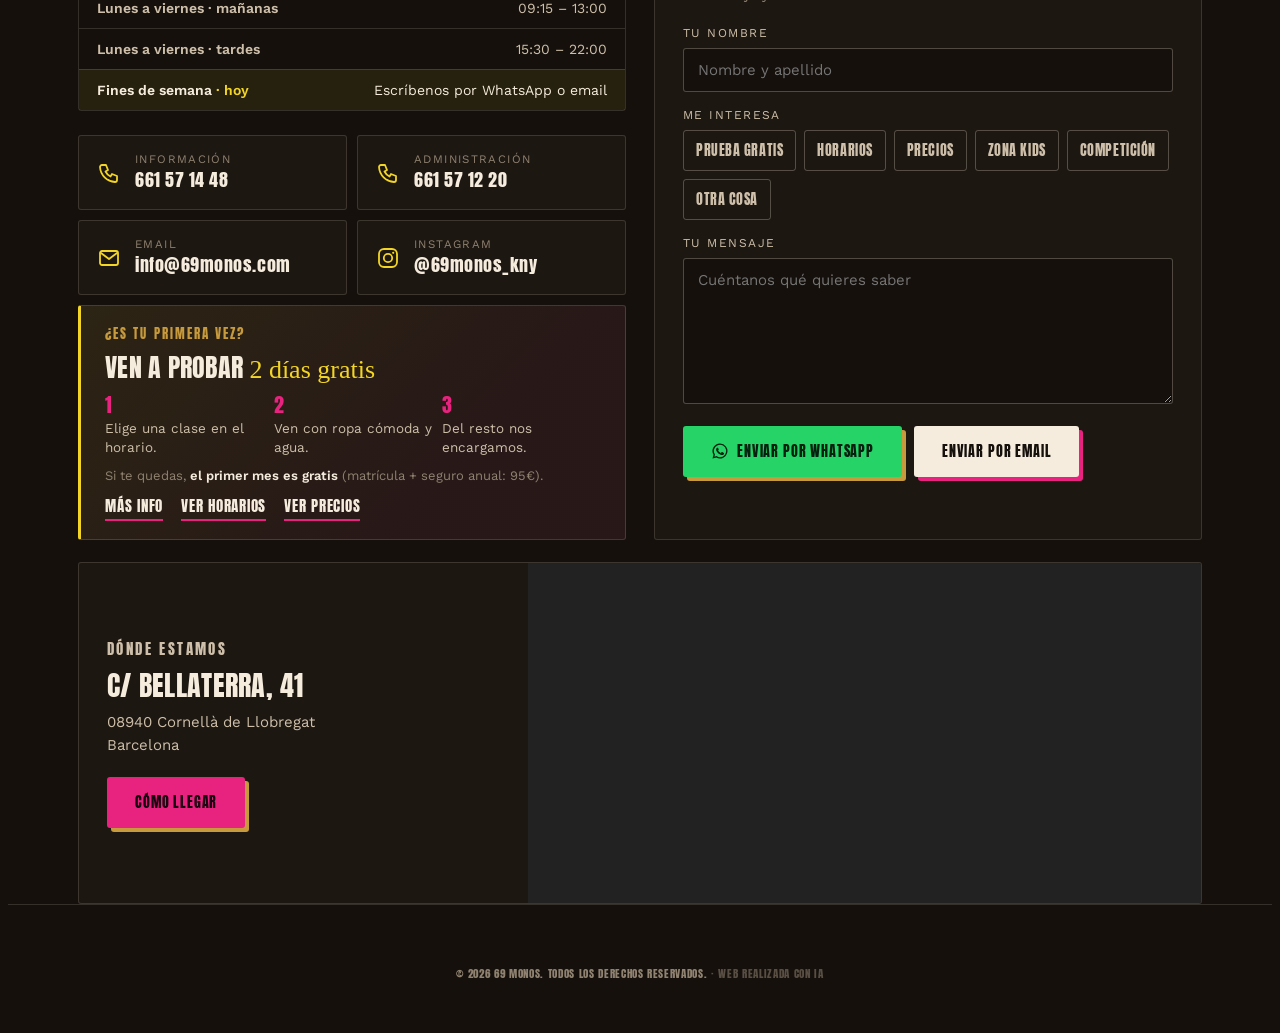
==== commit eda9e117: "Móvil: quitar el recuadro azul al tocar (tap highlight) Co-Authored-By: Claude Opus 5.5 <noreply@ant" ====
--- a/historia-contacto.html
+++ b/historia-contacto.html
@@ -10,7 +10,7 @@
 <link rel="manifest" href="site.webmanifest">
 <meta name="description" content="La historia de 69 Monos desde 2003 y cómo contactar con nosotros en Cornellà de Llobregat.">
 <link rel="stylesheet" href="https://fonts.googleapis.com/css2?family=Anton&family=Permanent+Marker&family=Work+Sans:wght@400;500;600;700&display=swap">
-<link rel="stylesheet" href="css/estilos.css?v=2026111201">
+<link rel="stylesheet" href="css/estilos.css?v=2026111202">
 <style>
   .hero--short .hero-media img{object-position:50% 50%;}
   .wrap{max-width:1180px;margin:0 auto;padding:0 28px;position:relative;z-index:1;}
--- a/css/estilos.css
+++ b/css/estilos.css
@@ -299,3 +299,9 @@
 /* nota discreta IA */
 .ai-note{opacity:.55;white-space:nowrap;}
 @media (max-width:640px){.ai-note{display:block;margin-top:4px;} .ai-dot{display:none;}}
+
+/* ---------- móvil: sin recuadro azul al tocar ---------- */
+html{-webkit-tap-highlight-color:transparent;}
+*{-webkit-tap-highlight-color:transparent;}
+.mk-logo,.mk-logo *,.brand,.brand *{-webkit-user-select:none;user-select:none;-webkit-touch-callout:none;}
+.mk-logo img{-webkit-user-drag:none;pointer-events:none;}
